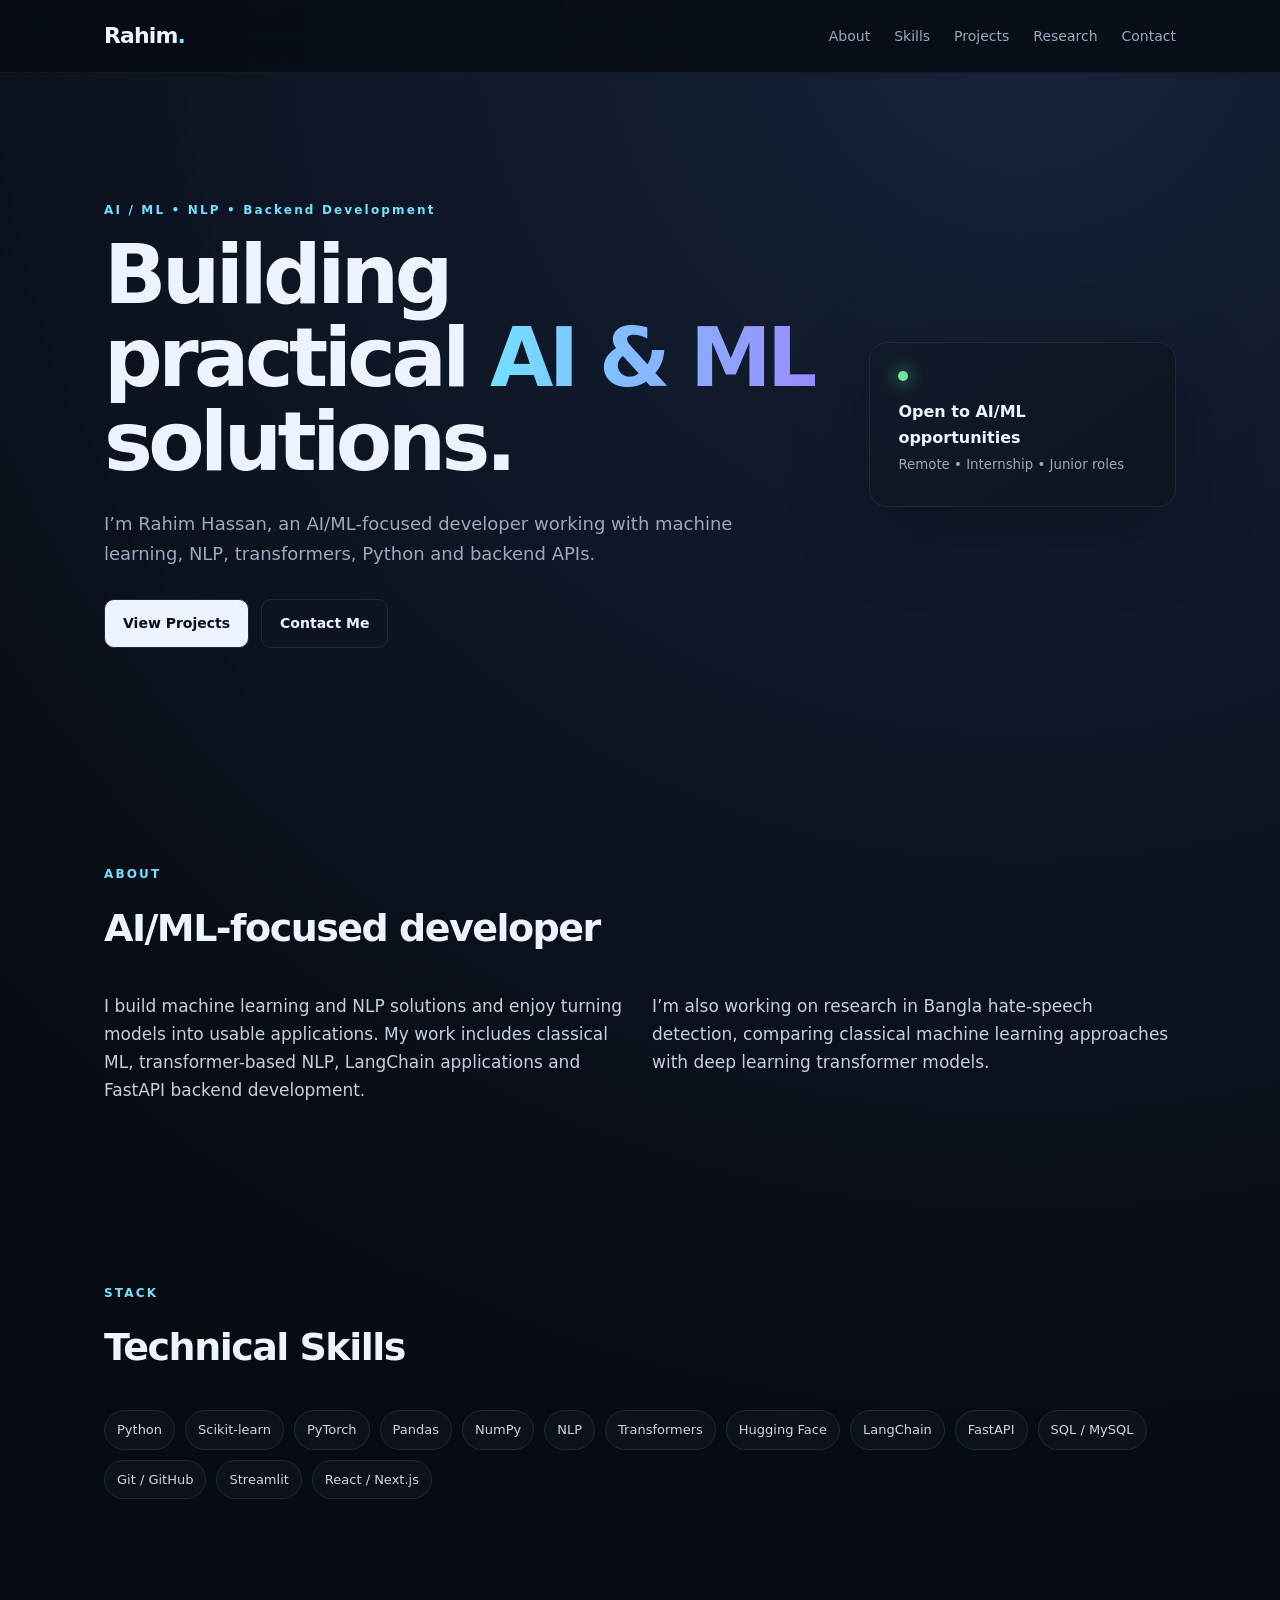
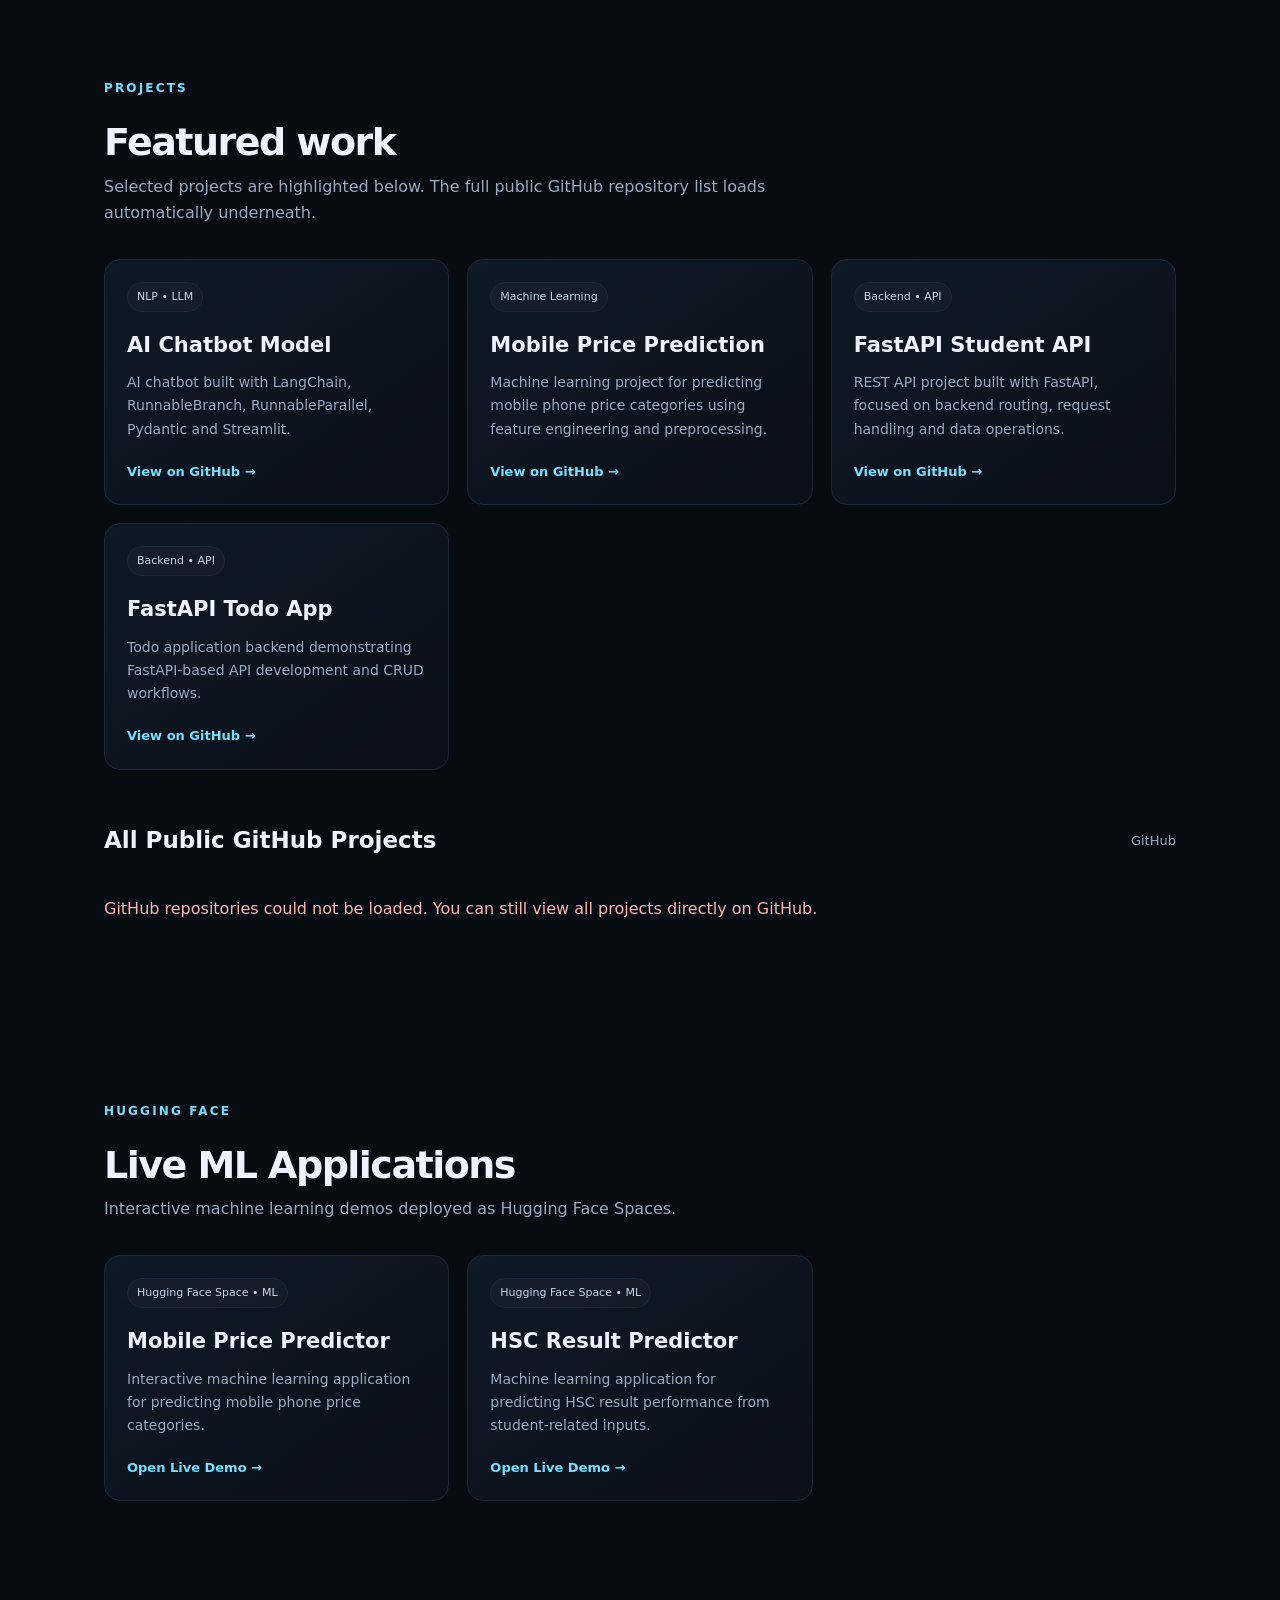
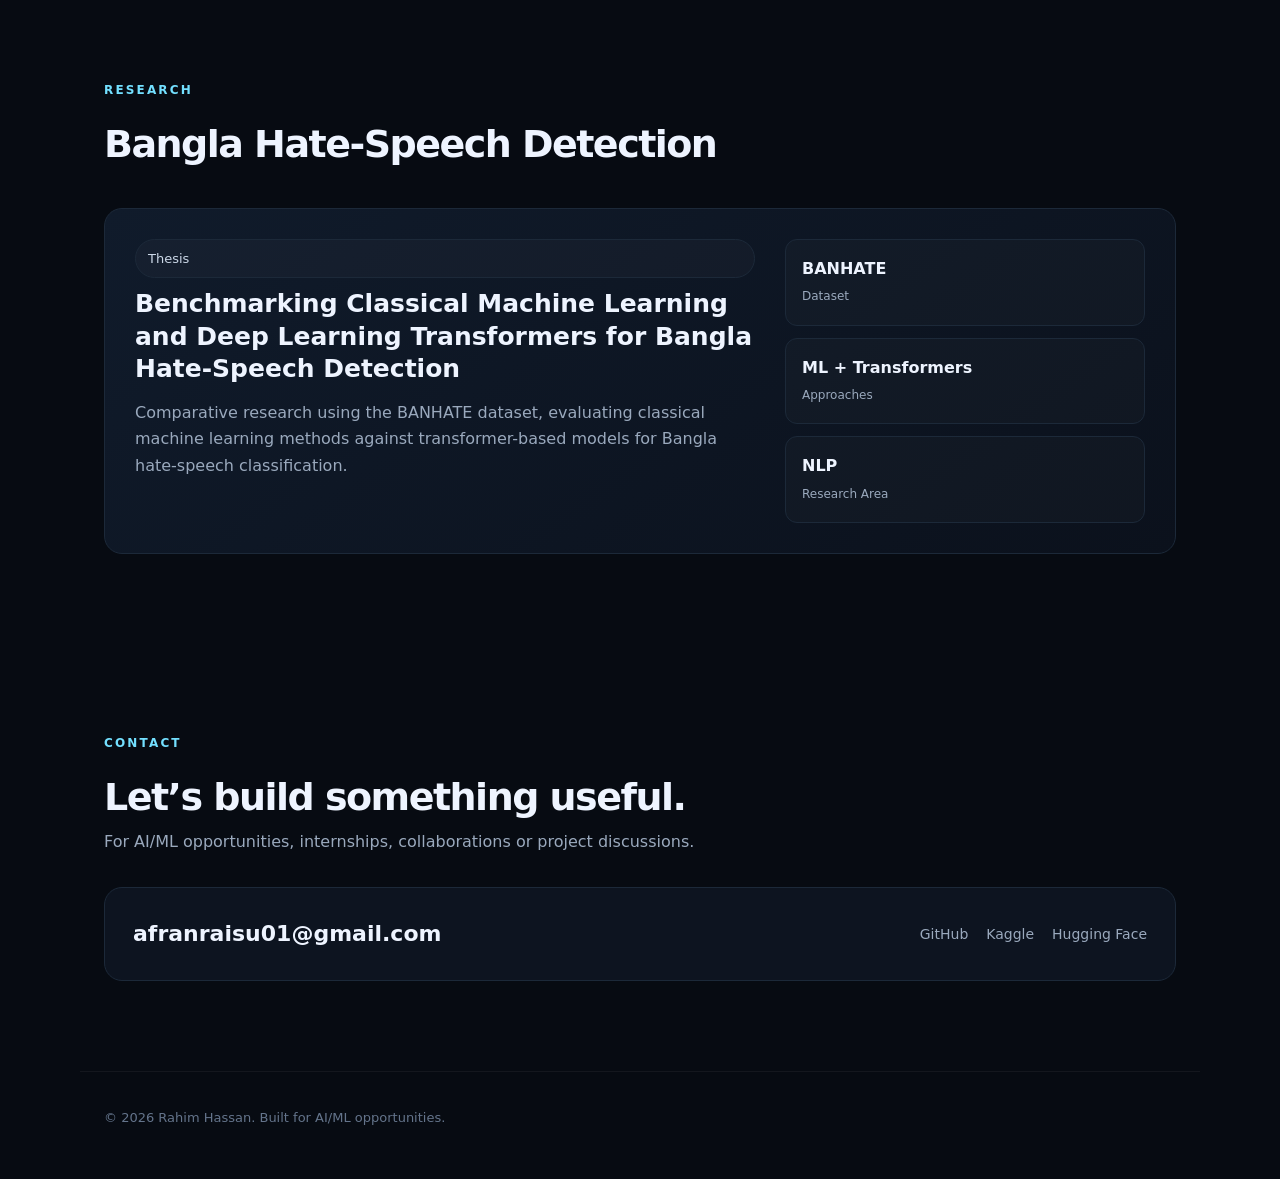
==== index.html @ 413c6113 "Add Hugging Face projects" ====
<!DOCTYPE html>
<html lang="en">
<head>
  <meta charset="UTF-8" />
  <meta name="viewport" content="width=device-width, initial-scale=1.0" />
  <meta name="description" content="MD Rahim Hassan Sarniabath — AI/ML portfolio, projects, research and backend development." />
  <title>Rahim Hassan | AI/ML Portfolio</title>
  <link rel="stylesheet" href="style.css" />
</head>
<body>
  <nav class="nav">
    <div class="nav-inner">
      <a class="brand" href="#home">Rahim<span>.</span></a>
      <div class="nav-links">
        <a href="#about">About</a>
        <a href="#skills">Skills</a>
        <a href="#projects">Projects</a>
        <a href="#research">Research</a>
        <a href="#contact">Contact</a>
      </div>
    </div>
  </nav>

  <main>
    <section id="home" class="hero">
      <div class="hero-content">
        <p class="eyebrow">AI / ML • NLP • Backend Development</p>
        <h1>Building practical <span>AI & ML</span> solutions.</h1>
        <p class="hero-text">
          I’m Rahim Hassan, an AI/ML-focused developer working with machine learning,
          NLP, transformers, Python and backend APIs.
        </p>
        <div class="hero-actions">
          <a class="btn primary" href="#projects">View Projects</a>
          <a class="btn secondary" href="mailto:afranraisu01@gmail.com">Contact Me</a>
        </div>
      </div>
      <div class="hero-card">
        <div class="status-dot"></div>
        <p>Open to AI/ML opportunities</p>
        <small>Remote • Internship • Junior roles</small>
      </div>
    </section>

    <section id="about" class="section">
      <div class="section-head">
        <p class="eyebrow">ABOUT</p>
        <h2>AI/ML-focused developer</h2>
      </div>
      <div class="about-grid">
        <p>
          I build machine learning and NLP solutions and enjoy turning models into
          usable applications. My work includes classical ML, transformer-based NLP,
          LangChain applications and FastAPI backend development.
        </p>
        <p>
          I’m also working on research in Bangla hate-speech detection, comparing
          classical machine learning approaches with deep learning transformer models.
        </p>
      </div>
    </section>

    <section id="skills" class="section">
      <div class="section-head">
        <p class="eyebrow">STACK</p>
        <h2>Technical Skills</h2>
      </div>
      <div class="skill-grid">
        <span>Python</span><span>Scikit-learn</span><span>PyTorch</span>
        <span>Pandas</span><span>NumPy</span><span>NLP</span>
        <span>Transformers</span><span>Hugging Face</span><span>LangChain</span>
        <span>FastAPI</span><span>SQL / MySQL</span><span>Git / GitHub</span>
        <span>Streamlit</span><span>React / Next.js</span>
      </div>
    </section>

    <section id="projects" class="section">
      <div class="section-head">
        <p class="eyebrow">PROJECTS</p>
        <h2>Featured work</h2>
        <p class="muted">Selected projects are highlighted below. The full public GitHub repository list loads automatically underneath.</p>
      </div>

      <div class="project-grid featured">
        <article class="project-card featured-card">
          <div class="tag">NLP • LLM</div>
          <h3>AI Chatbot Model</h3>
          <p>AI chatbot built with LangChain, RunnableBranch, RunnableParallel, Pydantic and Streamlit.</p>
          <a href="https://github.com/phitron-rahim/A_chatbot_model" target="_blank" rel="noopener">View on GitHub →</a>
        </article>

        <article class="project-card featured-card">
          <div class="tag">Machine Learning</div>
          <h3>Mobile Price Prediction</h3>
          <p>Machine learning project for predicting mobile phone price categories using feature engineering and preprocessing.</p>
          <a href="https://github.com/phitron-rahim/mobile-price-prediction" target="_blank" rel="noopener">View on GitHub →</a>
        </article>

        <article class="project-card featured-card">
          <div class="tag">Backend • API</div>
          <h3>FastAPI Student API</h3>
          <p>REST API project built with FastAPI, focused on backend routing, request handling and data operations.</p>
          <a href="https://github.com/phitron-rahim/fastapi-student-api" target="_blank" rel="noopener">View on GitHub →</a>
        </article>

        <article class="project-card featured-card">
          <div class="tag">Backend • API</div>
          <h3>FastAPI Todo App</h3>
          <p>Todo application backend demonstrating FastAPI-based API development and CRUD workflows.</p>
          <a href="https://github.com/phitron-rahim/fastApi-todoapp" target="_blank" rel="noopener">View on GitHub →</a>
        </article>
      </div>

      <div class="all-projects-head">
        <h3>All Public GitHub Projects</h3>
        <span id="repo-count" class="repo-count">Loading…</span>
      </div>
      <div id="github-projects" class="project-grid">
        <div class="loading">Loading public repositories from GitHub…</div>
      </div>
      <p id="github-error" class="error hidden">
        GitHub repositories could not be loaded. You can still view all projects directly on
        <a href="https://github.com/phitron-rahim?tab=repositories" target="_blank" rel="noopener">GitHub</a>.
      </p>
    </section>
<section id="huggingface" class="section">
  <div class="section-head">
    <p class="eyebrow">HUGGING FACE</p>
    <h2>Live ML Applications</h2>
    <p class="muted">
      Interactive machine learning demos deployed as Hugging Face Spaces.
    </p>
  </div>

  <div class="project-grid">

    <article class="project-card">
      <div class="tag">Hugging Face Space • ML</div>
      <h3>Mobile Price Predictor</h3>
      <p>
        Interactive machine learning application for predicting
        mobile phone price categories.
      </p>
      <a
        href="https://huggingface.co/spaces/rahimHassan09/Mobile-Price-Predictor"
        target="_blank"
        rel="noopener"
      >
        Open Live Demo →
      </a>
    </article>

    <article class="project-card">
      <div class="tag">Hugging Face Space • ML</div>
      <h3>HSC Result Predictor</h3>
      <p>
        Machine learning application for predicting HSC result
        performance from student-related inputs.
      </p>
      <a
        href="https://huggingface.co/spaces/rahimHassan09/Hsc-Result-Predictor"
        target="_blank"
        rel="noopener"
      >
        Open Live Demo →
      </a>
    </article>

  </div>
</section>
    <section id="research" class="section research">
      <div class="section-head">
        <p class="eyebrow">RESEARCH</p>
        <h2>Bangla Hate-Speech Detection</h2>
      </div>
      <div class="research-card">
        <div>
          <div class="tag">Thesis</div>
          <h3>Benchmarking Classical Machine Learning and Deep Learning Transformers for Bangla Hate-Speech Detection</h3>
          <p>
            Comparative research using the BANHATE dataset, evaluating classical machine learning
            methods against transformer-based models for Bangla hate-speech classification.
          </p>
        </div>
        <div class="research-stats">
          <div><strong>BANHATE</strong><span>Dataset</span></div>
          <div><strong>ML + Transformers</strong><span>Approaches</span></div>
          <div><strong>NLP</strong><span>Research Area</span></div>
        </div>
      </div>
    </section>

    <section id="contact" class="section contact">
      <div class="section-head">
        <p class="eyebrow">CONTACT</p>
        <h2>Let’s build something useful.</h2>
        <p class="muted">For AI/ML opportunities, internships, collaborations or project discussions.</p>
      </div>
      <div class="contact-card">
        <a class="email" href="mailto:afranraisu01@gmail.com">afranraisu01@gmail.com</a>
        <div class="socials">
          <a href="https://github.com/phitron-rahim" target="_blank" rel="noopener">GitHub</a>
          <a href="https://www.kaggle.com/rahimhassan" target="_blank" rel="noopener">Kaggle</a>
          <a href="https://huggingface.co/rahimHassan09" target="_blank" rel="noopener">Hugging Face</a>
        </div>
      </div>
    </section>
  </main>

  <footer>
    <p>© 2026 Rahim Hassan. Built for AI/ML opportunities.</p>
  </footer>

  <script src="script.js"></script>
</body>
</html>
---- style.css ----
*{box-sizing:border-box;margin:0;padding:0}
:root{--bg:#070b12;--panel:#0d1420;--panel2:#101a28;--text:#eef4ff;--muted:#9aa9bd;--line:#1c2939;--accent:#73e0ff;--accent2:#9a8cff}
html{scroll-behavior:smooth}
body{font-family:Inter,ui-sans-serif,system-ui,-apple-system,BlinkMacSystemFont,"Segoe UI",sans-serif;background:radial-gradient(circle at 80% 0%,#152238 0,transparent 32%),var(--bg);color:var(--text);line-height:1.65}
a{color:inherit;text-decoration:none}
.nav{position:sticky;top:0;z-index:10;background:rgba(7,11,18,.82);backdrop-filter:blur(16px);border-bottom:1px solid rgba(255,255,255,.05)}
.nav-inner{max-width:1120px;margin:auto;padding:18px 24px;display:flex;justify-content:space-between;align-items:center}
.brand{font-size:22px;font-weight:800;letter-spacing:-.04em}.brand span{color:var(--accent)}
.nav-links{display:flex;gap:24px;font-size:14px;color:var(--muted)}.nav-links a:hover{color:var(--text)}
main{max-width:1120px;margin:auto;padding:0 24px}
.hero{min-height:78vh;display:grid;grid-template-columns:1.4fr .6fr;gap:50px;align-items:center;padding:90px 0}
.eyebrow{color:var(--accent);font-size:12px;font-weight:800;letter-spacing:.18em;margin-bottom:12px}
.hero h1{font-size:clamp(48px,7vw,82px);line-height:1.02;letter-spacing:-.055em;max-width:820px}.hero h1 span{background:linear-gradient(90deg,var(--accent),var(--accent2));-webkit-background-clip:text;background-clip:text;color:transparent}
.hero-text{max-width:680px;color:var(--muted);font-size:18px;margin:26px 0 30px}
.hero-actions{display:flex;gap:12px;flex-wrap:wrap}.btn{padding:12px 18px;border-radius:10px;border:1px solid var(--line);font-weight:700;font-size:14px}.primary{background:var(--text);color:#07101b}.secondary{background:var(--panel);color:var(--text)}
.hero-card{background:linear-gradient(145deg,var(--panel2),var(--panel));border:1px solid var(--line);border-radius:18px;padding:28px;box-shadow:0 25px 80px rgba(0,0,0,.25)}.hero-card p{font-weight:800}.hero-card small{color:var(--muted)}.status-dot{width:10px;height:10px;border-radius:50%;background:#71e6a1;box-shadow:0 0 18px #71e6a1;margin-bottom:18px}
.section{padding:90px 0}.section-head{margin-bottom:32px}.section h2{font-size:38px;letter-spacing:-.04em}.muted{color:var(--muted);max-width:750px}
.about-grid{display:grid;grid-template-columns:1fr 1fr;gap:24px;color:#c5d0df;font-size:17px}
.skill-grid{display:flex;gap:10px;flex-wrap:wrap}.skill-grid span,.tag{border:1px solid var(--line);background:rgba(255,255,255,.025);padding:8px 12px;border-radius:999px;font-size:13px;color:#cbd7e7}
.project-grid{display:grid;grid-template-columns:repeat(3,1fr);gap:18px}.featured{margin-bottom:52px}.project-card{background:linear-gradient(145deg,rgba(16,26,40,.95),rgba(9,15,24,.95));border:1px solid var(--line);border-radius:16px;padding:22px;display:flex;flex-direction:column;min-height:210px}.featured-card{min-height:235px}.project-card .tag{width:max-content;padding:5px 9px;font-size:11px;margin-bottom:16px}.project-card h3{font-size:21px;margin-bottom:9px}.project-card p{color:var(--muted);font-size:14px}.project-card a{margin-top:auto;padding-top:20px;color:var(--accent);font-weight:700;font-size:13px}.all-projects-head{display:flex;justify-content:space-between;align-items:center;margin:10px 0 18px}.all-projects-head h3{font-size:23px}.repo-count{color:var(--muted);font-size:13px}.loading{grid-column:1/-1;color:var(--muted);padding:30px;border:1px dashed var(--line);border-radius:14px;text-align:center}.error{margin-top:18px;color:#ffb5b5}.hidden{display:none}
.research-card{display:grid;grid-template-columns:1fr 360px;gap:30px;background:linear-gradient(145deg,#101b2b,#0b111c);border:1px solid var(--line);border-radius:18px;padding:30px}.research-card h3{font-size:25px;line-height:1.3;margin:10px 0 14px}.research-card p{color:var(--muted)}.research-stats{display:grid;grid-template-columns:1fr;gap:12px}.research-stats div{border:1px solid var(--line);border-radius:12px;padding:16px;background:rgba(255,255,255,.02)}.research-stats strong{display:block}.research-stats span{font-size:12px;color:var(--muted)}
.contact-card{border:1px solid var(--line);border-radius:18px;padding:28px;display:flex;justify-content:space-between;align-items:center;gap:20px;background:var(--panel)}.email{font-size:22px;font-weight:800}.socials{display:flex;gap:18px;color:var(--muted);font-size:14px}.socials a:hover{color:var(--accent)}
footer{max-width:1120px;margin:auto;padding:35px 24px 50px;color:#64748b;font-size:13px;border-top:1px solid rgba(255,255,255,.05)}
@media(max-width:850px){.hero{grid-template-columns:1fr;padding:70px 0}.about-grid,.research-card{grid-template-columns:1fr}.project-grid{grid-template-columns:1fr 1fr}.contact-card{flex-direction:column;align-items:flex-start}.nav-links{display:none}}
@media(max-width:560px){main{padding:0 18px}.nav-inner{padding:16px 18px}.hero h1{font-size:48px}.project-grid{grid-template-columns:1fr}.section{padding:65px 0}.email{font-size:18px}}
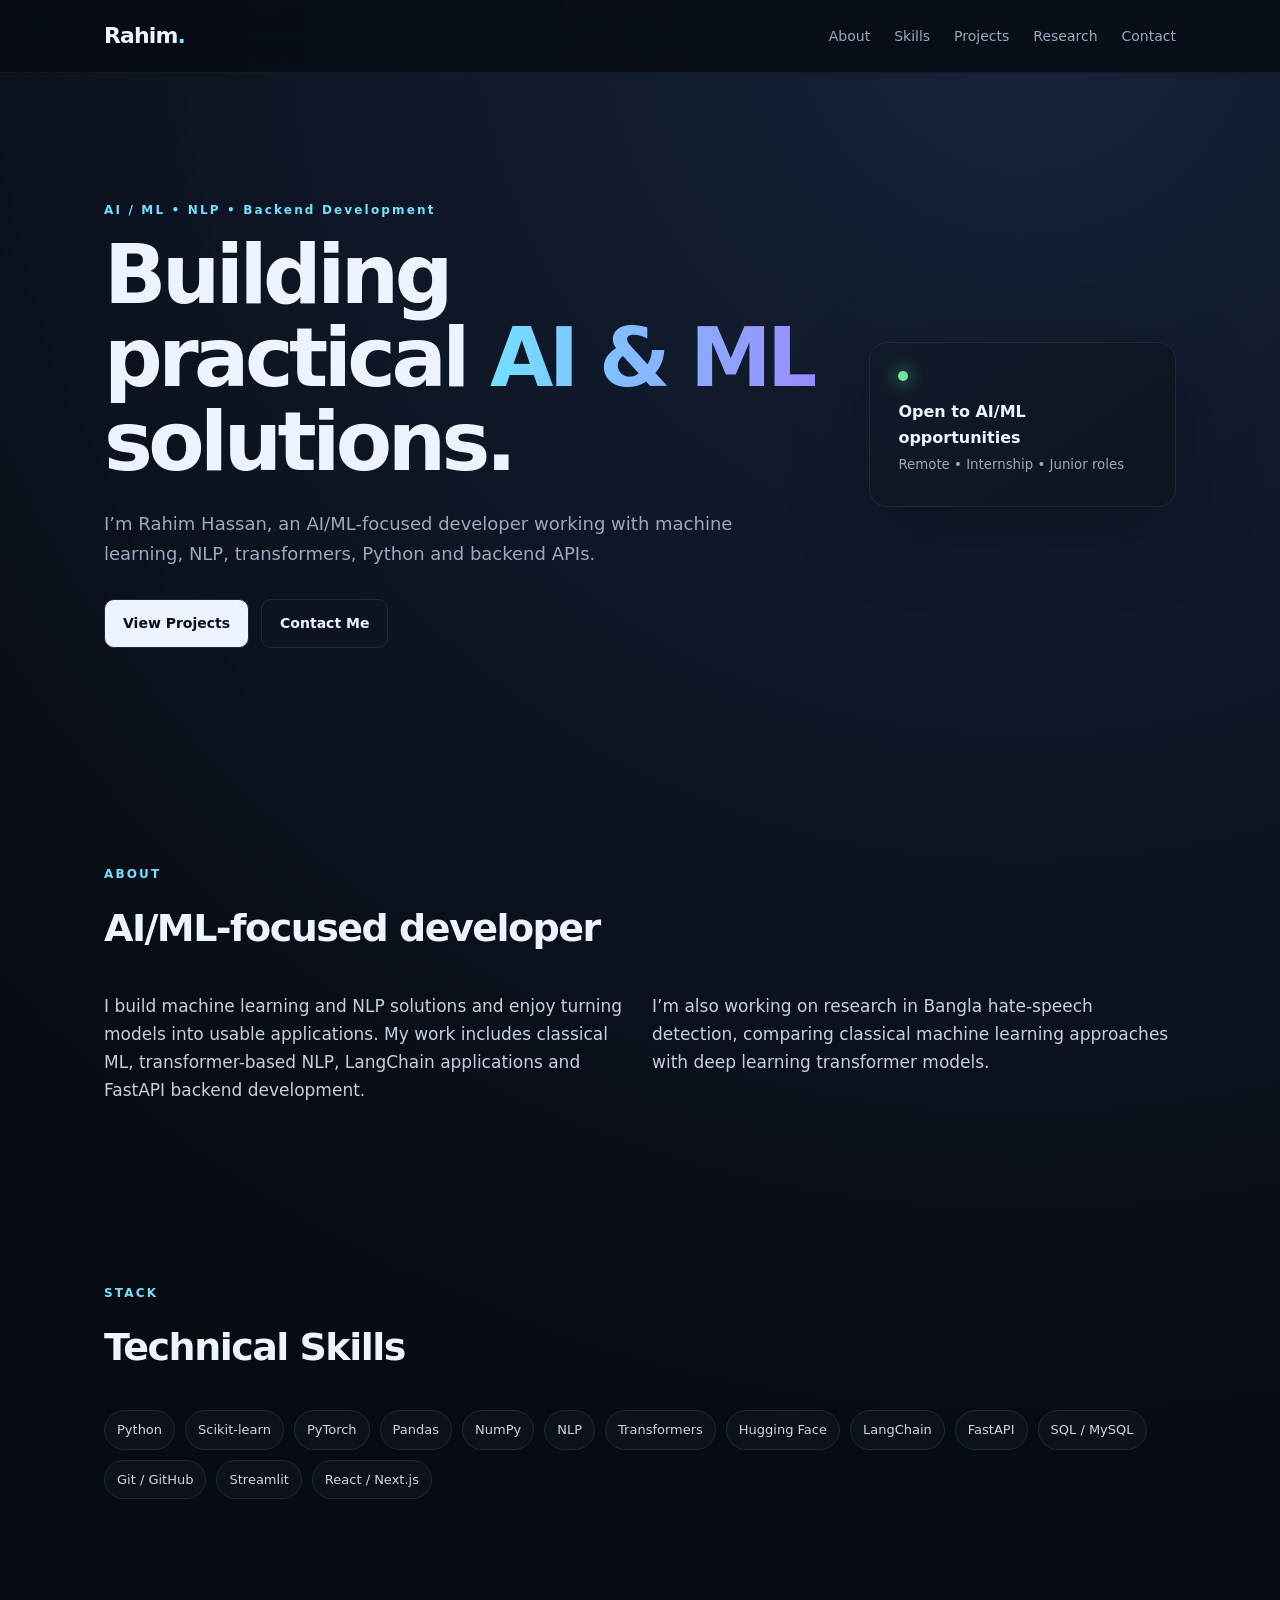
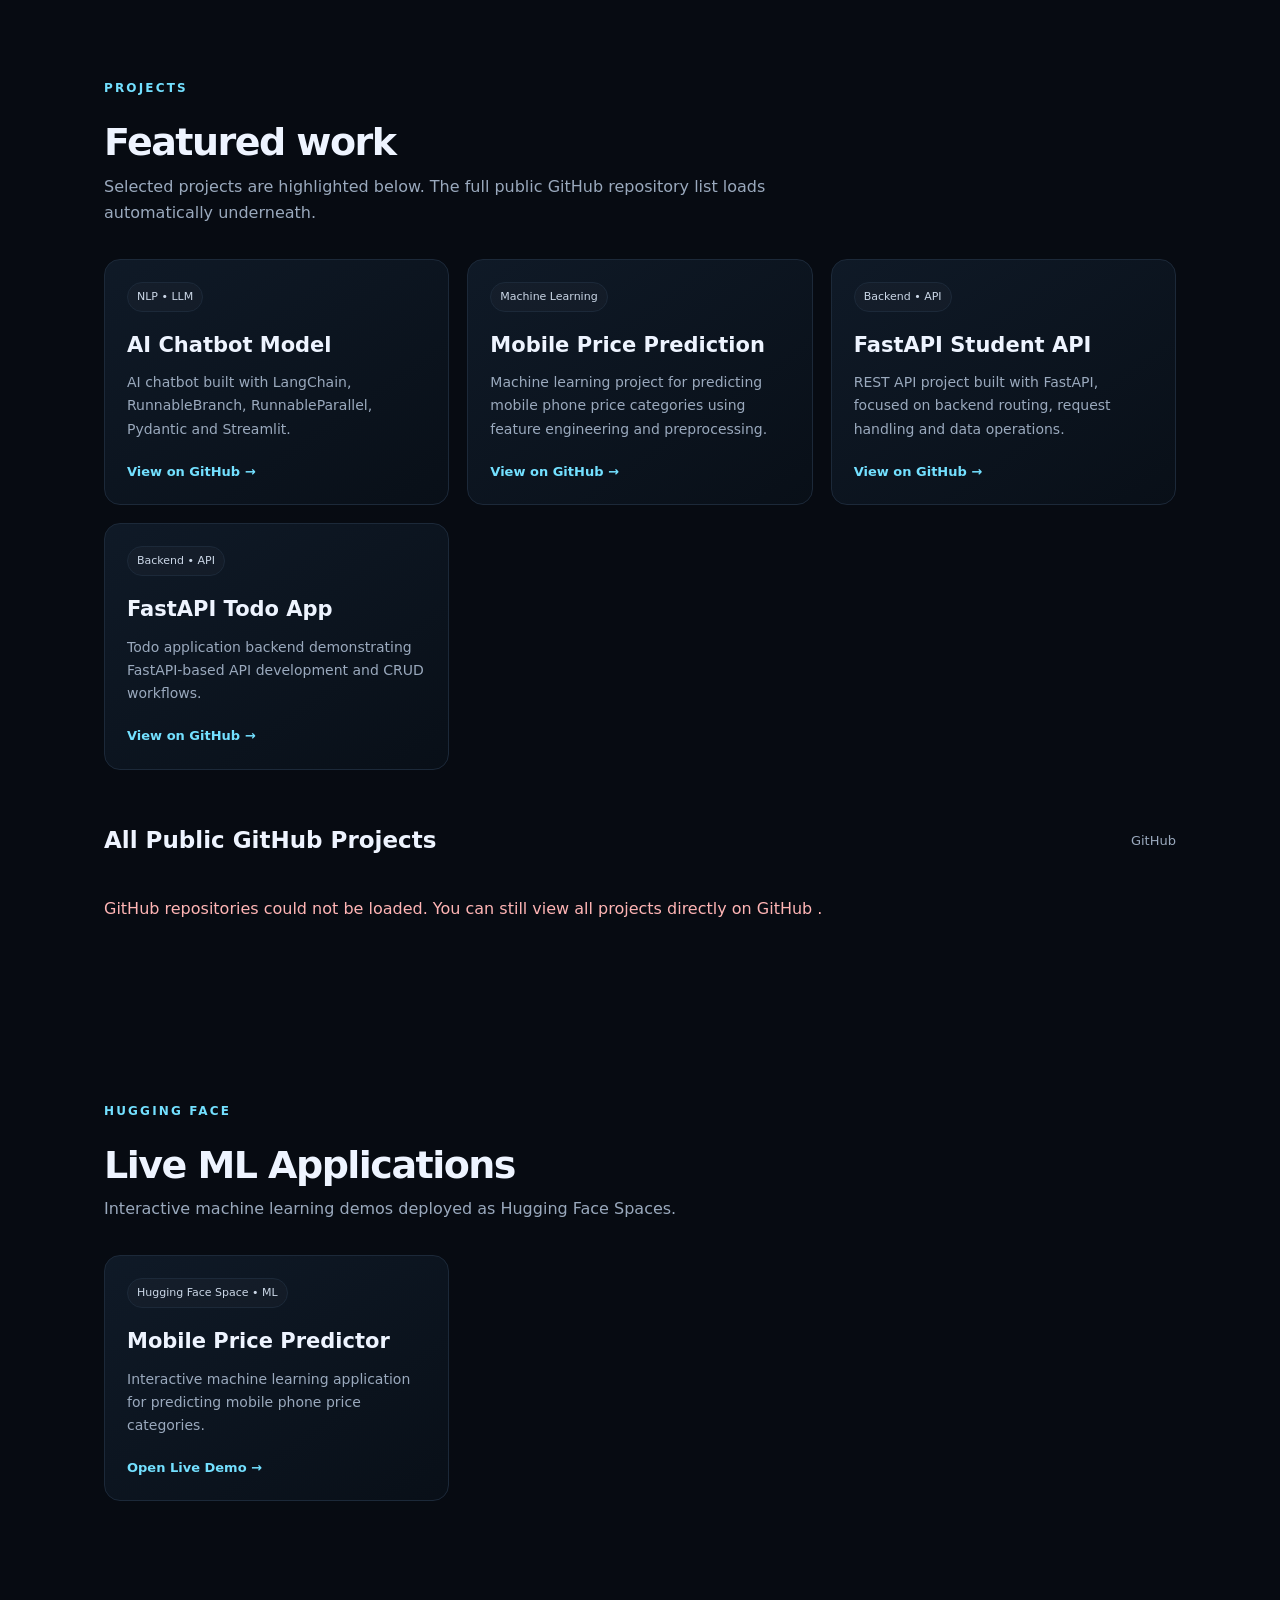
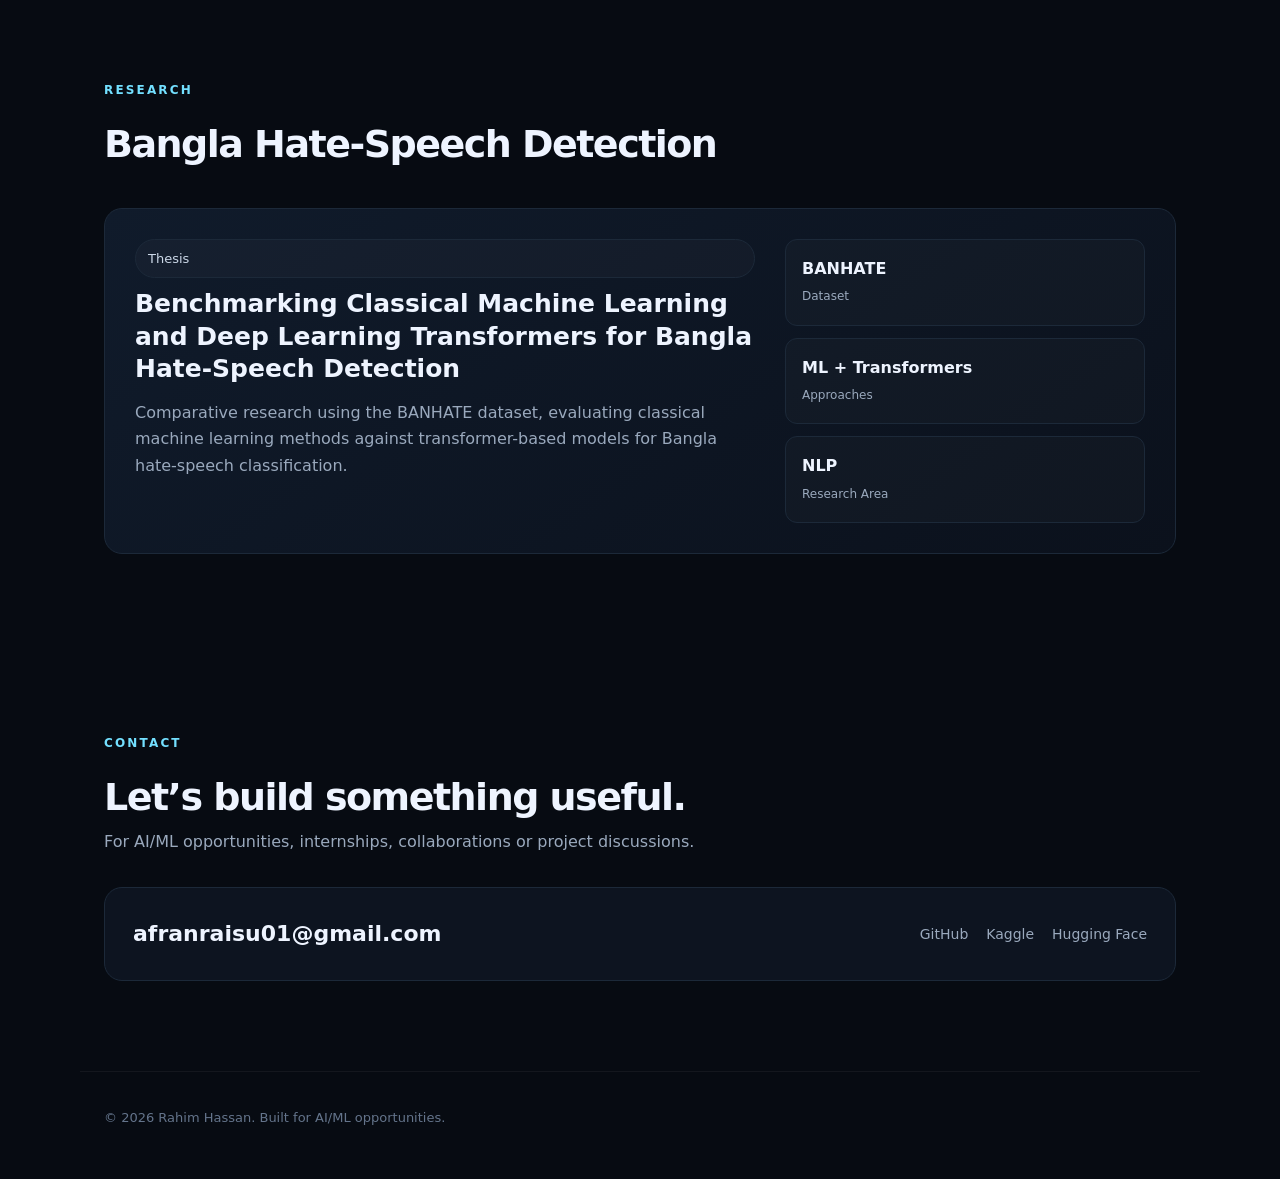
==== commit 2af0c667: "Remove HSC Result Predictor" ====
--- a/index.html
+++ b/index.html
@@ -7,10 +7,13 @@
   <title>Rahim Hassan | AI/ML Portfolio</title>
   <link rel="stylesheet" href="style.css" />
 </head>
+
 <body>
+
   <nav class="nav">
     <div class="nav-inner">
       <a class="brand" href="#home">Rahim<span>.</span></a>
+
       <div class="nav-links">
         <a href="#about">About</a>
         <a href="#skills">Skills</a>
@@ -22,19 +25,29 @@
   </nav>
 
   <main>
+
+    <!-- HERO -->
     <section id="home" class="hero">
       <div class="hero-content">
         <p class="eyebrow">AI / ML • NLP • Backend Development</p>
-        <h1>Building practical <span>AI & ML</span> solutions.</h1>
+
+        <h1>
+          Building practical <span>AI & ML</span> solutions.
+        </h1>
+
         <p class="hero-text">
           I’m Rahim Hassan, an AI/ML-focused developer working with machine learning,
           NLP, transformers, Python and backend APIs.
         </p>
+
         <div class="hero-actions">
           <a class="btn primary" href="#projects">View Projects</a>
-          <a class="btn secondary" href="mailto:afranraisu01@gmail.com">Contact Me</a>
+          <a class="btn secondary" href="mailto:afranraisu01@gmail.com">
+            Contact Me
+          </a>
         </div>
       </div>
+
       <div class="hero-card">
         <div class="status-dot"></div>
         <p>Open to AI/ML opportunities</p>
@@ -42,17 +55,21 @@
       </div>
     </section>
 
+
+    <!-- ABOUT -->
     <section id="about" class="section">
       <div class="section-head">
         <p class="eyebrow">ABOUT</p>
         <h2>AI/ML-focused developer</h2>
       </div>
+
       <div class="about-grid">
         <p>
           I build machine learning and NLP solutions and enjoy turning models into
           usable applications. My work includes classical ML, transformer-based NLP,
           LangChain applications and FastAPI backend development.
         </p>
+
         <p>
           I’m also working on research in Bangla hate-speech detection, comparing
           classical machine learning approaches with deep learning transformer models.
@@ -60,157 +77,327 @@
       </div>
     </section>
 
+
+    <!-- SKILLS -->
     <section id="skills" class="section">
       <div class="section-head">
         <p class="eyebrow">STACK</p>
         <h2>Technical Skills</h2>
       </div>
+
       <div class="skill-grid">
-        <span>Python</span><span>Scikit-learn</span><span>PyTorch</span>
-        <span>Pandas</span><span>NumPy</span><span>NLP</span>
-        <span>Transformers</span><span>Hugging Face</span><span>LangChain</span>
-        <span>FastAPI</span><span>SQL / MySQL</span><span>Git / GitHub</span>
-        <span>Streamlit</span><span>React / Next.js</span>
-      </div>
-    </section>
-
+        <span>Python</span>
+        <span>Scikit-learn</span>
+        <span>PyTorch</span>
+        <span>Pandas</span>
+        <span>NumPy</span>
+        <span>NLP</span>
+        <span>Transformers</span>
+        <span>Hugging Face</span>
+        <span>LangChain</span>
+        <span>FastAPI</span>
+        <span>SQL / MySQL</span>
+        <span>Git / GitHub</span>
+        <span>Streamlit</span>
+        <span>React / Next.js</span>
+      </div>
+    </section>
+
+
+    <!-- PROJECTS -->
     <section id="projects" class="section">
       <div class="section-head">
         <p class="eyebrow">PROJECTS</p>
+
         <h2>Featured work</h2>
-        <p class="muted">Selected projects are highlighted below. The full public GitHub repository list loads automatically underneath.</p>
-      </div>
+
+        <p class="muted">
+          Selected projects are highlighted below. The full public GitHub repository
+          list loads automatically underneath.
+        </p>
+      </div>
+
 
       <div class="project-grid featured">
+
+        <!-- AI CHATBOT -->
         <article class="project-card featured-card">
           <div class="tag">NLP • LLM</div>
+
           <h3>AI Chatbot Model</h3>
-          <p>AI chatbot built with LangChain, RunnableBranch, RunnableParallel, Pydantic and Streamlit.</p>
-          <a href="https://github.com/phitron-rahim/A_chatbot_model" target="_blank" rel="noopener">View on GitHub →</a>
+
+          <p>
+            AI chatbot built with LangChain, RunnableBranch, RunnableParallel,
+            Pydantic and Streamlit.
+          </p>
+
+          <a
+            href="https://github.com/phitron-rahim/A_chatbot_model"
+            target="_blank"
+            rel="noopener"
+          >
+            View on GitHub →
+          </a>
         </article>
 
+
+        <!-- MOBILE PRICE PREDICTION -->
         <article class="project-card featured-card">
           <div class="tag">Machine Learning</div>
+
           <h3>Mobile Price Prediction</h3>
-          <p>Machine learning project for predicting mobile phone price categories using feature engineering and preprocessing.</p>
-          <a href="https://github.com/phitron-rahim/mobile-price-prediction" target="_blank" rel="noopener">View on GitHub →</a>
+
+          <p>
+            Machine learning project for predicting mobile phone price categories
+            using feature engineering and preprocessing.
+          </p>
+
+          <a
+            href="https://github.com/phitron-rahim/mobile-price-prediction"
+            target="_blank"
+            rel="noopener"
+          >
+            View on GitHub →
+          </a>
         </article>
 
+
+        <!-- FASTAPI STUDENT API -->
         <article class="project-card featured-card">
           <div class="tag">Backend • API</div>
+
           <h3>FastAPI Student API</h3>
-          <p>REST API project built with FastAPI, focused on backend routing, request handling and data operations.</p>
-          <a href="https://github.com/phitron-rahim/fastapi-student-api" target="_blank" rel="noopener">View on GitHub →</a>
+
+          <p>
+            REST API project built with FastAPI, focused on backend routing,
+            request handling and data operations.
+          </p>
+
+          <a
+            href="https://github.com/phitron-rahim/fastapi-student-api"
+            target="_blank"
+            rel="noopener"
+          >
+            View on GitHub →
+          </a>
         </article>
 
+
+        <!-- FASTAPI TODO APP -->
         <article class="project-card featured-card">
           <div class="tag">Backend • API</div>
+
           <h3>FastAPI Todo App</h3>
-          <p>Todo application backend demonstrating FastAPI-based API development and CRUD workflows.</p>
-          <a href="https://github.com/phitron-rahim/fastApi-todoapp" target="_blank" rel="noopener">View on GitHub →</a>
+
+          <p>
+            Todo application backend demonstrating FastAPI-based API development
+            and CRUD workflows.
+          </p>
+
+          <a
+            href="https://github.com/phitron-rahim/fastApi-todoapp"
+            target="_blank"
+            rel="noopener"
+          >
+            View on GitHub →
+          </a>
         </article>
-      </div>
-
+
+      </div>
+
+
+      <!-- ALL GITHUB PROJECTS -->
       <div class="all-projects-head">
         <h3>All Public GitHub Projects</h3>
         <span id="repo-count" class="repo-count">Loading…</span>
       </div>
+
       <div id="github-projects" class="project-grid">
-        <div class="loading">Loading public repositories from GitHub…</div>
-      </div>
+        <div class="loading">
+          Loading public repositories from GitHub…
+        </div>
+      </div>
+
       <p id="github-error" class="error hidden">
-        GitHub repositories could not be loaded. You can still view all projects directly on
-        <a href="https://github.com/phitron-rahim?tab=repositories" target="_blank" rel="noopener">GitHub</a>.
+        GitHub repositories could not be loaded.
+        You can still view all projects directly on
+        <a
+          href="https://github.com/phitron-rahim?tab=repositories"
+          target="_blank"
+          rel="noopener"
+        >
+          GitHub
+        </a>.
       </p>
-    </section>
-<section id="huggingface" class="section">
-  <div class="section-head">
-    <p class="eyebrow">HUGGING FACE</p>
-    <h2>Live ML Applications</h2>
-    <p class="muted">
-      Interactive machine learning demos deployed as Hugging Face Spaces.
-    </p>
-  </div>
-
-  <div class="project-grid">
-
-    <article class="project-card">
-      <div class="tag">Hugging Face Space • ML</div>
-      <h3>Mobile Price Predictor</h3>
-      <p>
-        Interactive machine learning application for predicting
-        mobile phone price categories.
-      </p>
-      <a
-        href="https://huggingface.co/spaces/rahimHassan09/Mobile-Price-Predictor"
-        target="_blank"
-        rel="noopener"
-      >
-        Open Live Demo →
-      </a>
-    </article>
-
-    <article class="project-card">
-      <div class="tag">Hugging Face Space • ML</div>
-      <h3>HSC Result Predictor</h3>
-      <p>
-        Machine learning application for predicting HSC result
-        performance from student-related inputs.
-      </p>
-      <a
-        href="https://huggingface.co/spaces/rahimHassan09/Hsc-Result-Predictor"
-        target="_blank"
-        rel="noopener"
-      >
-        Open Live Demo →
-      </a>
-    </article>
-
-  </div>
-</section>
+
+    </section>
+
+
+    <!-- HUGGING FACE -->
+    <section id="huggingface" class="section">
+
+      <div class="section-head">
+        <p class="eyebrow">HUGGING FACE</p>
+
+        <h2>Live ML Applications</h2>
+
+        <p class="muted">
+          Interactive machine learning demos deployed as Hugging Face Spaces.
+        </p>
+      </div>
+
+
+      <div class="project-grid">
+
+        <!-- MOBILE PRICE PREDICTOR -->
+        <article class="project-card">
+
+          <div class="tag">Hugging Face Space • ML</div>
+
+          <h3>Mobile Price Predictor</h3>
+
+          <p>
+            Interactive machine learning application for predicting
+            mobile phone price categories.
+          </p>
+
+          <a
+            href="https://huggingface.co/spaces/rahimHassan09/Mobile-Price-Predictor"
+            target="_blank"
+            rel="noopener"
+          >
+            Open Live Demo →
+          </a>
+
+        </article>
+
+      </div>
+
+    </section>
+
+
+    <!-- RESEARCH -->
     <section id="research" class="section research">
+
       <div class="section-head">
         <p class="eyebrow">RESEARCH</p>
+
         <h2>Bangla Hate-Speech Detection</h2>
       </div>
+
+
       <div class="research-card">
+
         <div>
+
           <div class="tag">Thesis</div>
-          <h3>Benchmarking Classical Machine Learning and Deep Learning Transformers for Bangla Hate-Speech Detection</h3>
-          <p>
-            Comparative research using the BANHATE dataset, evaluating classical machine learning
-            methods against transformer-based models for Bangla hate-speech classification.
-          </p>
+
+          <h3>
+            Benchmarking Classical Machine Learning and Deep Learning
+            Transformers for Bangla Hate-Speech Detection
+          </h3>
+
+          <p>
+            Comparative research using the BANHATE dataset, evaluating classical
+            machine learning methods against transformer-based models for
+            Bangla hate-speech classification.
+          </p>
+
         </div>
+
+
         <div class="research-stats">
-          <div><strong>BANHATE</strong><span>Dataset</span></div>
-          <div><strong>ML + Transformers</strong><span>Approaches</span></div>
-          <div><strong>NLP</strong><span>Research Area</span></div>
+
+          <div>
+            <strong>BANHATE</strong>
+            <span>Dataset</span>
+          </div>
+
+          <div>
+            <strong>ML + Transformers</strong>
+            <span>Approaches</span>
+          </div>
+
+          <div>
+            <strong>NLP</strong>
+            <span>Research Area</span>
+          </div>
+
         </div>
-      </div>
-    </section>
-
+
+      </div>
+
+    </section>
+
+
+    <!-- CONTACT -->
     <section id="contact" class="section contact">
-      <div class="section-head">
+
+      <div class="section-head">
+
         <p class="eyebrow">CONTACT</p>
+
         <h2>Let’s build something useful.</h2>
-        <p class="muted">For AI/ML opportunities, internships, collaborations or project discussions.</p>
-      </div>
+
+        <p class="muted">
+          For AI/ML opportunities, internships, collaborations or project discussions.
+        </p>
+
+      </div>
+
+
       <div class="contact-card">
-        <a class="email" href="mailto:afranraisu01@gmail.com">afranraisu01@gmail.com</a>
+
+        <a
+          class="email"
+          href="mailto:afranraisu01@gmail.com"
+        >
+          afranraisu01@gmail.com
+        </a>
+
+
         <div class="socials">
-          <a href="https://github.com/phitron-rahim" target="_blank" rel="noopener">GitHub</a>
-          <a href="https://www.kaggle.com/rahimhassan" target="_blank" rel="noopener">Kaggle</a>
-          <a href="https://huggingface.co/rahimHassan09" target="_blank" rel="noopener">Hugging Face</a>
+
+          <a
+            href="https://github.com/phitron-rahim"
+            target="_blank"
+            rel="noopener"
+          >
+            GitHub
+          </a>
+
+          <a
+            href="https://www.kaggle.com/rahimhassan"
+            target="_blank"
+            rel="noopener"
+          >
+            Kaggle
+          </a>
+
+          <a
+            href="https://huggingface.co/rahimHassan09"
+            target="_blank"
+            rel="noopener"
+          >
+            Hugging Face
+          </a>
+
         </div>
-      </div>
-    </section>
+
+      </div>
+
+    </section>
+
   </main>
 
+
+  <!-- FOOTER -->
   <footer>
     <p>© 2026 Rahim Hassan. Built for AI/ML opportunities.</p>
   </footer>
 
+
   <script src="script.js"></script>
+
 </body>
-</html>
+</html>
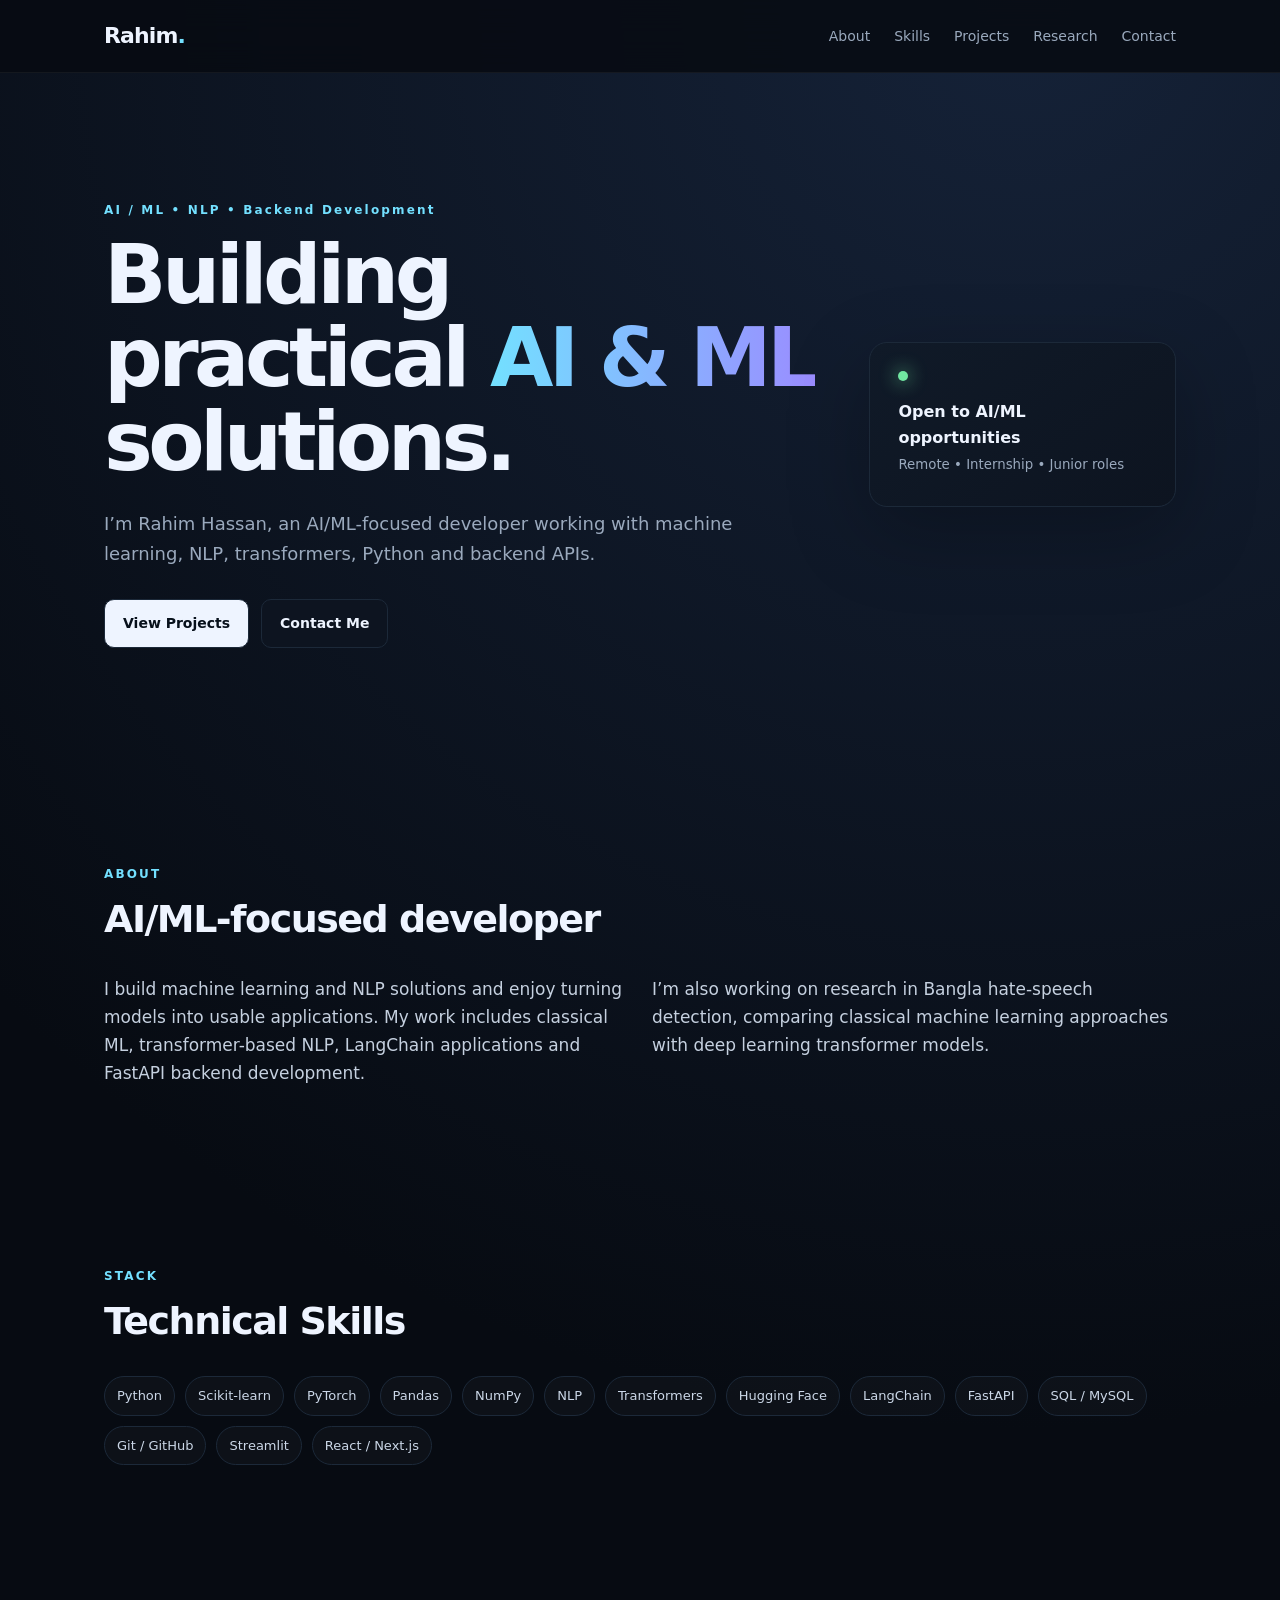
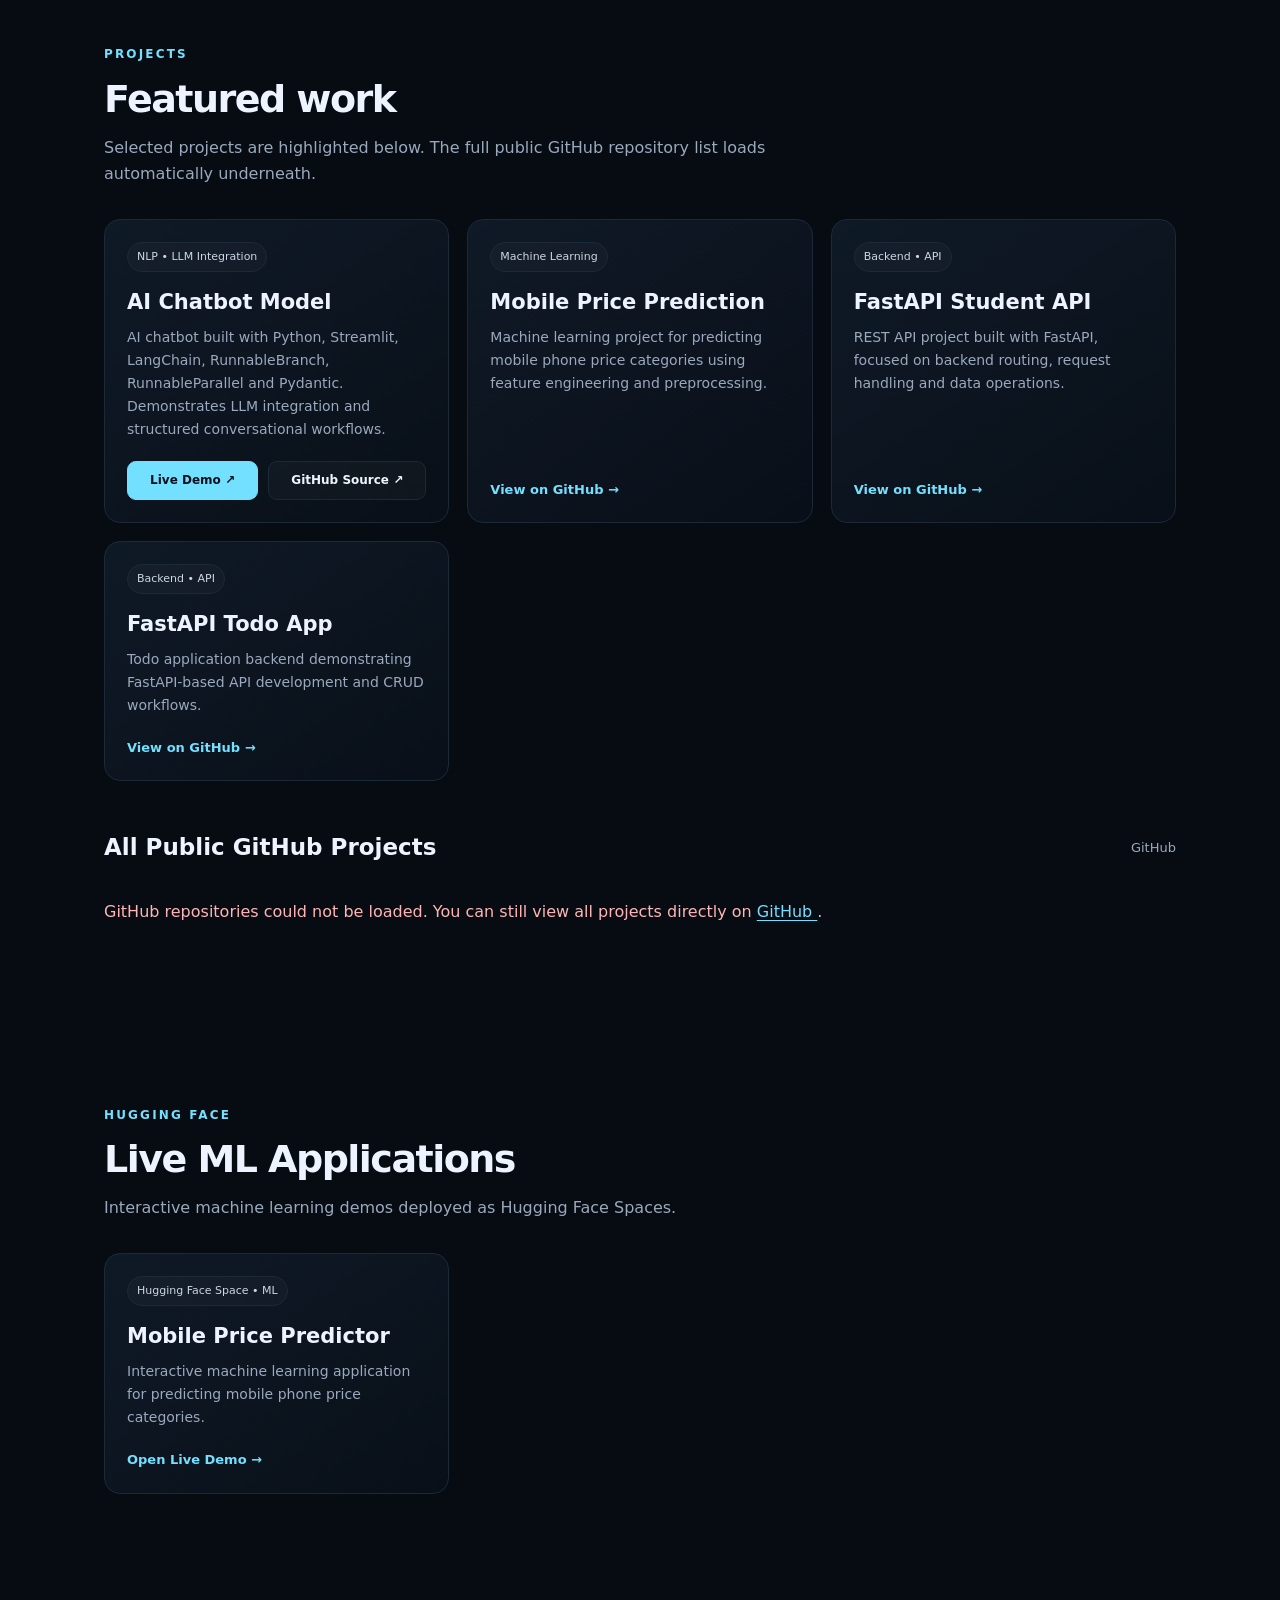
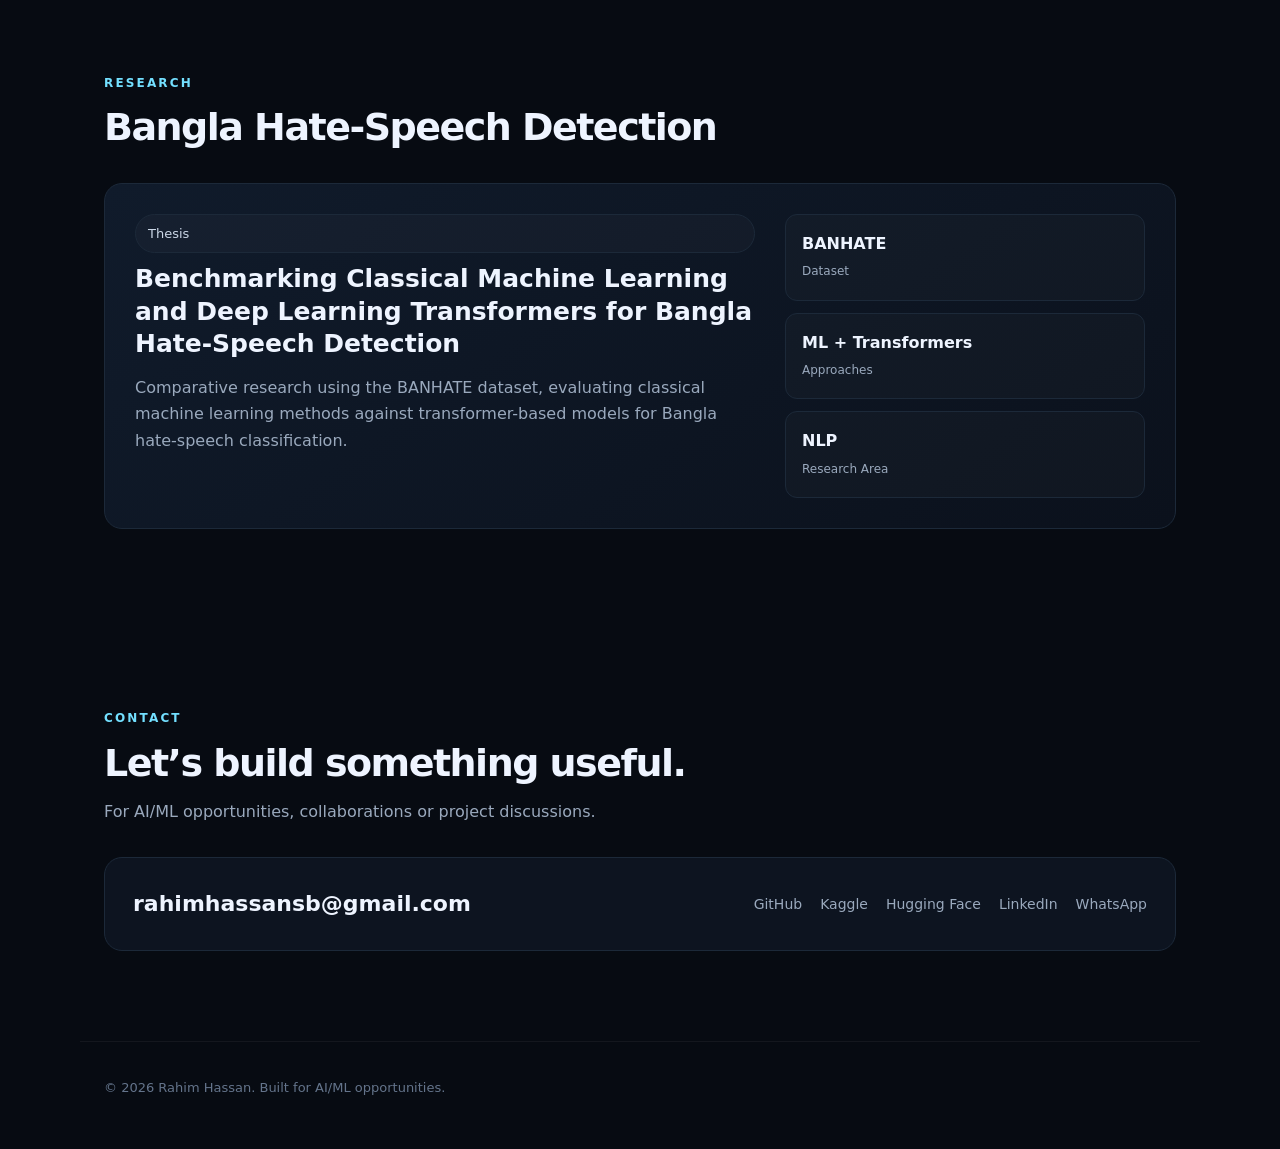
==== commit ecf91163: "Update portfolio projects and contact links" ====
--- a/index.html
+++ b/index.html
@@ -1,3 +1,4 @@
+
 <!DOCTYPE html>
 <html lang="en">
 <head>
@@ -9,7 +10,6 @@
 </head>
 
 <body>
-
   <nav class="nav">
     <div class="nav-inner">
       <a class="brand" href="#home">Rahim<span>.</span></a>
@@ -25,7 +25,6 @@
   </nav>
 
   <main>
-
     <!-- HERO -->
     <section id="home" class="hero">
       <div class="hero-content">
@@ -42,7 +41,7 @@
 
         <div class="hero-actions">
           <a class="btn primary" href="#projects">View Projects</a>
-          <a class="btn secondary" href="mailto:afranraisu01@gmail.com">
+          <a class="btn secondary" href="mailto:rahimhassansb@gmail.com">
             Contact Me
           </a>
         </div>
@@ -54,7 +53,6 @@
         <small>Remote • Internship • Junior roles</small>
       </div>
     </section>
-
 
     <!-- ABOUT -->
     <section id="about" class="section">
@@ -76,7 +74,6 @@
         </p>
       </div>
     </section>
-
 
     <!-- SKILLS -->
     <section id="skills" class="section">
@@ -103,12 +100,10 @@
       </div>
     </section>
 
-
     <!-- PROJECTS -->
     <section id="projects" class="section">
       <div class="section-head">
         <p class="eyebrow">PROJECTS</p>
-
         <h2>Featured work</h2>
 
         <p class="muted">
@@ -117,29 +112,40 @@
         </p>
       </div>
 
-
       <div class="project-grid featured">
 
         <!-- AI CHATBOT -->
         <article class="project-card featured-card">
-          <div class="tag">NLP • LLM</div>
+          <div class="tag">NLP • LLM Integration</div>
 
           <h3>AI Chatbot Model</h3>
 
           <p>
-            AI chatbot built with LangChain, RunnableBranch, RunnableParallel,
-            Pydantic and Streamlit.
-          </p>
-
-          <a
-            href="https://github.com/phitron-rahim/A_chatbot_model"
-            target="_blank"
-            rel="noopener"
-          >
-            View on GitHub →
-          </a>
-        </article>
-
+            AI chatbot built with Python, Streamlit, LangChain, RunnableBranch,
+            RunnableParallel and Pydantic. Demonstrates LLM integration and
+            structured conversational workflows.
+          </p>
+
+          <div class="project-actions">
+            <a
+              class="project-btn live-demo"
+              href="https://achatbotmodel-txeipnmnzjznghk64gmnhj.streamlit.app/"
+              target="_blank"
+              rel="noopener noreferrer"
+            >
+              Live Demo ↗
+            </a>
+
+            <a
+              class="project-btn source-code"
+              href="https://github.com/phitron-rahim/A_chatbot_model"
+              target="_blank"
+              rel="noopener noreferrer"
+            >
+              GitHub Source ↗
+            </a>
+          </div>
+        </article>
 
         <!-- MOBILE PRICE PREDICTION -->
         <article class="project-card featured-card">
@@ -155,12 +161,11 @@
           <a
             href="https://github.com/phitron-rahim/mobile-price-prediction"
             target="_blank"
-            rel="noopener"
+            rel="noopener noreferrer"
           >
             View on GitHub →
           </a>
         </article>
-
 
         <!-- FASTAPI STUDENT API -->
         <article class="project-card featured-card">
@@ -176,12 +181,11 @@
           <a
             href="https://github.com/phitron-rahim/fastapi-student-api"
             target="_blank"
-            rel="noopener"
+            rel="noopener noreferrer"
           >
             View on GitHub →
           </a>
         </article>
-
 
         <!-- FASTAPI TODO APP -->
         <article class="project-card featured-card">
@@ -197,14 +201,13 @@
           <a
             href="https://github.com/phitron-rahim/fastApi-todoapp"
             target="_blank"
-            rel="noopener"
+            rel="noopener noreferrer"
           >
             View on GitHub →
           </a>
         </article>
 
       </div>
-
 
       <!-- ALL GITHUB PROJECTS -->
       <div class="all-projects-head">
@@ -224,21 +227,17 @@
         <a
           href="https://github.com/phitron-rahim?tab=repositories"
           target="_blank"
-          rel="noopener"
+          rel="noopener noreferrer"
         >
           GitHub
         </a>.
       </p>
-
-    </section>
-
+    </section>
 
     <!-- HUGGING FACE -->
     <section id="huggingface" class="section">
-
       <div class="section-head">
         <p class="eyebrow">HUGGING FACE</p>
-
         <h2>Live ML Applications</h2>
 
         <p class="muted">
@@ -246,12 +245,8 @@
         </p>
       </div>
 
-
       <div class="project-grid">
-
-        <!-- MOBILE PRICE PREDICTOR -->
         <article class="project-card">
-
           <div class="tag">Hugging Face Space • ML</div>
 
           <h3>Mobile Price Predictor</h3>
@@ -264,32 +259,23 @@
           <a
             href="https://huggingface.co/spaces/rahimHassan09/Mobile-Price-Predictor"
             target="_blank"
-            rel="noopener"
+            rel="noopener noreferrer"
           >
             Open Live Demo →
           </a>
-
-        </article>
-
-      </div>
-
-    </section>
-
+        </article>
+      </div>
+    </section>
 
     <!-- RESEARCH -->
     <section id="research" class="section research">
-
       <div class="section-head">
         <p class="eyebrow">RESEARCH</p>
-
         <h2>Bangla Hate-Speech Detection</h2>
       </div>
 
-
       <div class="research-card">
-
         <div>
-
           <div class="tag">Thesis</div>
 
           <h3>
@@ -302,12 +288,9 @@
             machine learning methods against transformer-based models for
             Bangla hate-speech classification.
           </p>
-
-        </div>
-
+        </div>
 
         <div class="research-stats">
-
           <div>
             <strong>BANHATE</strong>
             <span>Dataset</span>
@@ -322,46 +305,34 @@
             <strong>NLP</strong>
             <span>Research Area</span>
           </div>
-
-        </div>
-
-      </div>
-
-    </section>
-
+        </div>
+      </div>
+    </section>
 
     <!-- CONTACT -->
     <section id="contact" class="section contact">
-
-      <div class="section-head">
-
+      <div class="section-head">
         <p class="eyebrow">CONTACT</p>
-
         <h2>Let’s build something useful.</h2>
 
         <p class="muted">
-          For AI/ML opportunities, internships, collaborations or project discussions.
-        </p>
-
-      </div>
-
+          For AI/ML opportunities, collaborations or project discussions.
+        </p>
+      </div>
 
       <div class="contact-card">
-
         <a
           class="email"
-          href="mailto:afranraisu01@gmail.com"
+          href="mailto:rahimhassansb@gmail.com"
         >
-          afranraisu01@gmail.com
+          rahimhassansb@gmail.com
         </a>
 
-
         <div class="socials">
-
           <a
             href="https://github.com/phitron-rahim"
             target="_blank"
-            rel="noopener"
+            rel="noopener noreferrer"
           >
             GitHub
           </a>
@@ -369,7 +340,7 @@
           <a
             href="https://www.kaggle.com/rahimhassan"
             target="_blank"
-            rel="noopener"
+            rel="noopener noreferrer"
           >
             Kaggle
           </a>
@@ -377,27 +348,36 @@
           <a
             href="https://huggingface.co/rahimHassan09"
             target="_blank"
-            rel="noopener"
+            rel="noopener noreferrer"
           >
             Hugging Face
           </a>
 
-        </div>
-
-      </div>
-
-    </section>
-
+          <a
+            href="https://www.linkedin.com/in/md-rahim-hassan-sarniabath-0b07aa440/"
+            target="_blank"
+            rel="noopener noreferrer"
+          >
+            LinkedIn
+          </a>
+
+          <a
+            href="https://wa.me/8801303346833"
+            target="_blank"
+            rel="noopener noreferrer"
+          >
+            WhatsApp
+          </a>
+        </div>
+      </div>
+    </section>
   </main>
-
 
   <!-- FOOTER -->
   <footer>
     <p>© 2026 Rahim Hassan. Built for AI/ML opportunities.</p>
   </footer>
 
-
   <script src="script.js"></script>
-
 </body>
-</html>+</html>
--- a/style.css
+++ b/style.css
@@ -1,25 +1,653 @@
-*{box-sizing:border-box;margin:0;padding:0}
-:root{--bg:#070b12;--panel:#0d1420;--panel2:#101a28;--text:#eef4ff;--muted:#9aa9bd;--line:#1c2939;--accent:#73e0ff;--accent2:#9a8cff}
-html{scroll-behavior:smooth}
-body{font-family:Inter,ui-sans-serif,system-ui,-apple-system,BlinkMacSystemFont,"Segoe UI",sans-serif;background:radial-gradient(circle at 80% 0%,#152238 0,transparent 32%),var(--bg);color:var(--text);line-height:1.65}
-a{color:inherit;text-decoration:none}
-.nav{position:sticky;top:0;z-index:10;background:rgba(7,11,18,.82);backdrop-filter:blur(16px);border-bottom:1px solid rgba(255,255,255,.05)}
-.nav-inner{max-width:1120px;margin:auto;padding:18px 24px;display:flex;justify-content:space-between;align-items:center}
-.brand{font-size:22px;font-weight:800;letter-spacing:-.04em}.brand span{color:var(--accent)}
-.nav-links{display:flex;gap:24px;font-size:14px;color:var(--muted)}.nav-links a:hover{color:var(--text)}
-main{max-width:1120px;margin:auto;padding:0 24px}
-.hero{min-height:78vh;display:grid;grid-template-columns:1.4fr .6fr;gap:50px;align-items:center;padding:90px 0}
-.eyebrow{color:var(--accent);font-size:12px;font-weight:800;letter-spacing:.18em;margin-bottom:12px}
-.hero h1{font-size:clamp(48px,7vw,82px);line-height:1.02;letter-spacing:-.055em;max-width:820px}.hero h1 span{background:linear-gradient(90deg,var(--accent),var(--accent2));-webkit-background-clip:text;background-clip:text;color:transparent}
-.hero-text{max-width:680px;color:var(--muted);font-size:18px;margin:26px 0 30px}
-.hero-actions{display:flex;gap:12px;flex-wrap:wrap}.btn{padding:12px 18px;border-radius:10px;border:1px solid var(--line);font-weight:700;font-size:14px}.primary{background:var(--text);color:#07101b}.secondary{background:var(--panel);color:var(--text)}
-.hero-card{background:linear-gradient(145deg,var(--panel2),var(--panel));border:1px solid var(--line);border-radius:18px;padding:28px;box-shadow:0 25px 80px rgba(0,0,0,.25)}.hero-card p{font-weight:800}.hero-card small{color:var(--muted)}.status-dot{width:10px;height:10px;border-radius:50%;background:#71e6a1;box-shadow:0 0 18px #71e6a1;margin-bottom:18px}
-.section{padding:90px 0}.section-head{margin-bottom:32px}.section h2{font-size:38px;letter-spacing:-.04em}.muted{color:var(--muted);max-width:750px}
-.about-grid{display:grid;grid-template-columns:1fr 1fr;gap:24px;color:#c5d0df;font-size:17px}
-.skill-grid{display:flex;gap:10px;flex-wrap:wrap}.skill-grid span,.tag{border:1px solid var(--line);background:rgba(255,255,255,.025);padding:8px 12px;border-radius:999px;font-size:13px;color:#cbd7e7}
-.project-grid{display:grid;grid-template-columns:repeat(3,1fr);gap:18px}.featured{margin-bottom:52px}.project-card{background:linear-gradient(145deg,rgba(16,26,40,.95),rgba(9,15,24,.95));border:1px solid var(--line);border-radius:16px;padding:22px;display:flex;flex-direction:column;min-height:210px}.featured-card{min-height:235px}.project-card .tag{width:max-content;padding:5px 9px;font-size:11px;margin-bottom:16px}.project-card h3{font-size:21px;margin-bottom:9px}.project-card p{color:var(--muted);font-size:14px}.project-card a{margin-top:auto;padding-top:20px;color:var(--accent);font-weight:700;font-size:13px}.all-projects-head{display:flex;justify-content:space-between;align-items:center;margin:10px 0 18px}.all-projects-head h3{font-size:23px}.repo-count{color:var(--muted);font-size:13px}.loading{grid-column:1/-1;color:var(--muted);padding:30px;border:1px dashed var(--line);border-radius:14px;text-align:center}.error{margin-top:18px;color:#ffb5b5}.hidden{display:none}
-.research-card{display:grid;grid-template-columns:1fr 360px;gap:30px;background:linear-gradient(145deg,#101b2b,#0b111c);border:1px solid var(--line);border-radius:18px;padding:30px}.research-card h3{font-size:25px;line-height:1.3;margin:10px 0 14px}.research-card p{color:var(--muted)}.research-stats{display:grid;grid-template-columns:1fr;gap:12px}.research-stats div{border:1px solid var(--line);border-radius:12px;padding:16px;background:rgba(255,255,255,.02)}.research-stats strong{display:block}.research-stats span{font-size:12px;color:var(--muted)}
-.contact-card{border:1px solid var(--line);border-radius:18px;padding:28px;display:flex;justify-content:space-between;align-items:center;gap:20px;background:var(--panel)}.email{font-size:22px;font-weight:800}.socials{display:flex;gap:18px;color:var(--muted);font-size:14px}.socials a:hover{color:var(--accent)}
-footer{max-width:1120px;margin:auto;padding:35px 24px 50px;color:#64748b;font-size:13px;border-top:1px solid rgba(255,255,255,.05)}
-@media(max-width:850px){.hero{grid-template-columns:1fr;padding:70px 0}.about-grid,.research-card{grid-template-columns:1fr}.project-grid{grid-template-columns:1fr 1fr}.contact-card{flex-direction:column;align-items:flex-start}.nav-links{display:none}}
-@media(max-width:560px){main{padding:0 18px}.nav-inner{padding:16px 18px}.hero h1{font-size:48px}.project-grid{grid-template-columns:1fr}.section{padding:65px 0}.email{font-size:18px}}
+
+* {
+  box-sizing: border-box;
+  margin: 0;
+  padding: 0;
+}
+
+:root {
+  --bg: #070b12;
+  --panel: #0d1420;
+  --panel2: #101a28;
+  --text: #eef4ff;
+  --muted: #9aa9bd;
+  --line: #1c2939;
+  --accent: #73e0ff;
+  --accent2: #9a8cff;
+  --success: #71e6a1;
+}
+
+html {
+  scroll-behavior: smooth;
+  scroll-padding-top: 90px;
+}
+
+body {
+  font-family: Inter, ui-sans-serif, system-ui, -apple-system,
+    BlinkMacSystemFont, "Segoe UI", sans-serif;
+  background:
+    radial-gradient(circle at 80% 0%, #152238 0, transparent 32%),
+    var(--bg);
+  color: var(--text);
+  line-height: 1.65;
+}
+
+a {
+  color: inherit;
+  text-decoration: none;
+}
+
+a:focus-visible {
+  outline: 2px solid var(--accent);
+  outline-offset: 4px;
+  border-radius: 5px;
+}
+
+/* NAVIGATION */
+.nav {
+  position: sticky;
+  top: 0;
+  z-index: 10;
+  background: rgba(7, 11, 18, 0.86);
+  backdrop-filter: blur(16px);
+  -webkit-backdrop-filter: blur(16px);
+  border-bottom: 1px solid rgba(255, 255, 255, 0.05);
+}
+
+.nav-inner {
+  max-width: 1120px;
+  margin: auto;
+  padding: 18px 24px;
+  display: flex;
+  justify-content: space-between;
+  align-items: center;
+  gap: 24px;
+}
+
+.brand {
+  font-size: 22px;
+  font-weight: 800;
+  letter-spacing: -0.04em;
+  white-space: nowrap;
+}
+
+.brand span {
+  color: var(--accent);
+}
+
+.nav-links {
+  display: flex;
+  gap: 24px;
+  font-size: 14px;
+  color: var(--muted);
+}
+
+.nav-links a:hover {
+  color: var(--accent);
+}
+
+/* MAIN LAYOUT */
+main {
+  max-width: 1120px;
+  margin: auto;
+  padding: 0 24px;
+}
+
+.section {
+  padding: 90px 0;
+}
+
+.section-head {
+  margin-bottom: 32px;
+}
+
+.eyebrow {
+  color: var(--accent);
+  font-size: 12px;
+  font-weight: 800;
+  letter-spacing: 0.18em;
+  margin-bottom: 12px;
+}
+
+.section h2 {
+  font-size: 38px;
+  line-height: 1.2;
+  letter-spacing: -0.04em;
+}
+
+.muted {
+  color: var(--muted);
+  max-width: 750px;
+  margin-top: 12px;
+}
+
+/* HERO */
+.hero {
+  min-height: 78vh;
+  display: grid;
+  grid-template-columns: 1.4fr 0.6fr;
+  gap: 50px;
+  align-items: center;
+  padding: 90px 0;
+}
+
+.hero h1 {
+  font-size: clamp(48px, 7vw, 82px);
+  line-height: 1.02;
+  letter-spacing: -0.055em;
+  max-width: 820px;
+}
+
+.hero h1 span {
+  background: linear-gradient(90deg, var(--accent), var(--accent2));
+  -webkit-background-clip: text;
+  background-clip: text;
+  color: transparent;
+}
+
+.hero-text {
+  max-width: 680px;
+  color: var(--muted);
+  font-size: 18px;
+  margin: 26px 0 30px;
+}
+
+.hero-actions {
+  display: flex;
+  gap: 12px;
+  flex-wrap: wrap;
+}
+
+.btn {
+  display: inline-flex;
+  justify-content: center;
+  align-items: center;
+  padding: 12px 18px;
+  border-radius: 10px;
+  border: 1px solid var(--line);
+  font-weight: 700;
+  font-size: 14px;
+  transition: transform 0.2s ease, border-color 0.2s ease;
+}
+
+.btn:hover {
+  transform: translateY(-2px);
+}
+
+.primary {
+  background: var(--text);
+  color: #07101b;
+}
+
+.primary:hover {
+  background: var(--accent);
+}
+
+.secondary {
+  background: var(--panel);
+  color: var(--text);
+}
+
+.secondary:hover {
+  border-color: var(--accent);
+}
+
+.hero-card {
+  background: linear-gradient(145deg, var(--panel2), var(--panel));
+  border: 1px solid var(--line);
+  border-radius: 18px;
+  padding: 28px;
+  box-shadow: 0 25px 80px rgba(0, 0, 0, 0.25);
+}
+
+.hero-card p {
+  font-weight: 800;
+}
+
+.hero-card small {
+  color: var(--muted);
+}
+
+.status-dot {
+  width: 10px;
+  height: 10px;
+  border-radius: 50%;
+  background: var(--success);
+  box-shadow: 0 0 18px var(--success);
+  margin-bottom: 18px;
+}
+
+/* ABOUT */
+.about-grid {
+  display: grid;
+  grid-template-columns: 1fr 1fr;
+  gap: 24px;
+  color: #c5d0df;
+  font-size: 17px;
+}
+
+/* SKILLS */
+.skill-grid {
+  display: flex;
+  gap: 10px;
+  flex-wrap: wrap;
+}
+
+.skill-grid span,
+.tag {
+  border: 1px solid var(--line);
+  background: rgba(255, 255, 255, 0.025);
+  padding: 8px 12px;
+  border-radius: 999px;
+  font-size: 13px;
+  color: #cbd7e7;
+}
+
+.skill-grid span {
+  transition: border-color 0.2s ease, background 0.2s ease;
+}
+
+.skill-grid span:hover {
+  border-color: rgba(115, 224, 255, 0.5);
+  background: rgba(115, 224, 255, 0.06);
+}
+
+/* PROJECTS */
+.project-grid {
+  display: grid;
+  grid-template-columns: repeat(3, minmax(0, 1fr));
+  gap: 18px;
+}
+
+.featured {
+  margin-bottom: 52px;
+}
+
+.project-card {
+  min-width: 0;
+  background: linear-gradient(
+    145deg,
+    rgba(16, 26, 40, 0.95),
+    rgba(9, 15, 24, 0.95)
+  );
+  border: 1px solid var(--line);
+  border-radius: 16px;
+  padding: 22px;
+  display: flex;
+  flex-direction: column;
+  min-height: 210px;
+  transition: transform 0.22s ease, border-color 0.22s ease;
+}
+
+.project-card:hover {
+  transform: translateY(-4px);
+  border-color: rgba(115, 224, 255, 0.38);
+  box-shadow: 0 18px 38px rgba(0, 0, 0, 0.2);
+}
+
+.featured-card {
+  min-height: 235px;
+}
+
+.project-card .tag {
+  width: max-content;
+  max-width: 100%;
+  padding: 5px 9px;
+  font-size: 11px;
+  margin-bottom: 16px;
+}
+
+.project-card h3 {
+  font-size: 21px;
+  line-height: 1.35;
+  margin-bottom: 9px;
+  overflow-wrap: anywhere;
+}
+
+.project-card p {
+  color: var(--muted);
+  font-size: 14px;
+}
+
+.project-card > a {
+  margin-top: auto;
+  padding-top: 20px;
+  color: var(--accent);
+  font-weight: 700;
+  font-size: 13px;
+}
+
+.project-card > a:hover {
+  color: var(--text);
+}
+
+/* AI CHATBOT BUTTONS */
+.project-actions {
+  display: flex;
+  align-items: stretch;
+  flex-wrap: wrap;
+  gap: 10px;
+  margin-top: auto;
+  padding-top: 20px;
+}
+
+.project-card .project-actions a {
+  flex: 1 1 auto;
+  display: inline-flex;
+  align-items: center;
+  justify-content: center;
+  margin-top: 0;
+  padding: 10px 13px;
+  border: 1px solid var(--line);
+  border-radius: 9px;
+  font-size: 12px;
+  font-weight: 750;
+  line-height: 1.4;
+  text-align: center;
+  white-space: nowrap;
+  transition: transform 0.2s ease, border-color 0.2s ease,
+    background 0.2s ease;
+}
+
+.project-card .project-actions a:hover {
+  transform: translateY(-2px);
+  border-color: var(--accent);
+}
+
+.project-card .project-actions .live-demo {
+  background: var(--accent);
+  color: #07101b;
+  border-color: var(--accent);
+}
+
+.project-card .project-actions .live-demo:hover {
+  background: #a1edff;
+  color: #07101b;
+}
+
+.project-card .project-actions .source-code {
+  background: rgba(255, 255, 255, 0.025);
+  color: var(--text);
+}
+
+.project-card .project-actions .source-code:hover {
+  background: rgba(115, 224, 255, 0.08);
+}
+
+/* ALL GITHUB REPOSITORIES */
+.all-projects-head {
+  display: flex;
+  justify-content: space-between;
+  align-items: center;
+  gap: 16px;
+  margin: 10px 0 18px;
+}
+
+.all-projects-head h3 {
+  font-size: 23px;
+  line-height: 1.3;
+}
+
+.repo-count {
+  color: var(--muted);
+  font-size: 13px;
+  text-align: right;
+}
+
+.loading {
+  grid-column: 1 / -1;
+  color: var(--muted);
+  padding: 30px;
+  border: 1px dashed var(--line);
+  border-radius: 14px;
+  text-align: center;
+}
+
+.error {
+  margin-top: 18px;
+  color: #ffb5b5;
+}
+
+.error a {
+  color: var(--accent);
+  text-decoration: underline;
+  text-underline-offset: 3px;
+}
+
+.hidden {
+  display: none !important;
+}
+
+/* RESEARCH */
+.research-card {
+  display: grid;
+  grid-template-columns: minmax(0, 1fr) 360px;
+  gap: 30px;
+  background: linear-gradient(145deg, #101b2b, #0b111c);
+  border: 1px solid var(--line);
+  border-radius: 18px;
+  padding: 30px;
+}
+
+.research-card h3 {
+  font-size: 25px;
+  line-height: 1.3;
+  margin: 10px 0 14px;
+}
+
+.research-card p {
+  color: var(--muted);
+}
+
+.research-stats {
+  display: grid;
+  grid-template-columns: 1fr;
+  gap: 12px;
+}
+
+.research-stats div {
+  border: 1px solid var(--line);
+  border-radius: 12px;
+  padding: 16px;
+  background: rgba(255, 255, 255, 0.02);
+}
+
+.research-stats strong {
+  display: block;
+}
+
+.research-stats span {
+  font-size: 12px;
+  color: var(--muted);
+}
+
+/* CONTACT */
+.contact-card {
+  border: 1px solid var(--line);
+  border-radius: 18px;
+  padding: 28px;
+  display: flex;
+  justify-content: space-between;
+  align-items: center;
+  gap: 24px;
+  background: var(--panel);
+}
+
+.email {
+  font-size: 22px;
+  font-weight: 800;
+  overflow-wrap: anywhere;
+}
+
+.email:hover {
+  color: var(--accent);
+}
+
+.socials {
+  display: flex;
+  flex-wrap: wrap;
+  gap: 14px 18px;
+  color: var(--muted);
+  font-size: 14px;
+}
+
+.socials a:hover {
+  color: var(--accent);
+}
+
+/* FOOTER */
+footer {
+  max-width: 1120px;
+  margin: auto;
+  padding: 35px 24px 50px;
+  color: #64748b;
+  font-size: 13px;
+  border-top: 1px solid rgba(255, 255, 255, 0.05);
+}
+
+/* TABLET */
+@media (max-width: 850px) {
+  .hero {
+    grid-template-columns: 1fr;
+    gap: 32px;
+    padding: 70px 0;
+  }
+
+  .hero-card {
+    max-width: 480px;
+  }
+
+  .about-grid,
+  .research-card {
+    grid-template-columns: 1fr;
+  }
+
+  .research-stats {
+    grid-template-columns: repeat(3, minmax(0, 1fr));
+  }
+
+  .project-grid {
+    grid-template-columns: repeat(2, minmax(0, 1fr));
+  }
+
+  .contact-card {
+    flex-direction: column;
+    align-items: flex-start;
+  }
+
+  .nav-links {
+    gap: 16px;
+  }
+}
+
+/* MOBILE */
+@media (max-width: 560px) {
+  main {
+    padding: 0 18px;
+  }
+
+  .nav-inner {
+    padding: 16px 18px;
+  }
+
+  .nav-links {
+    display: none;
+  }
+
+  .hero {
+    min-height: auto;
+    padding: 64px 0;
+  }
+
+  .hero h1 {
+    font-size: clamp(42px, 12vw, 52px);
+  }
+
+  .hero-text {
+    font-size: 16px;
+    margin: 22px 0 26px;
+  }
+
+  .section {
+    padding: 65px 0;
+  }
+
+  .section h2 {
+    font-size: 31px;
+  }
+
+  .about-grid {
+    font-size: 16px;
+  }
+
+  .project-grid {
+    grid-template-columns: 1fr;
+  }
+
+  .project-card,
+  .featured-card {
+    min-height: 0;
+  }
+
+  .project-actions {
+    gap: 8px;
+  }
+
+  .project-card .project-actions a {
+    flex: 1 1 120px;
+    white-space: normal;
+  }
+
+  .all-projects-head {
+    align-items: flex-start;
+    flex-direction: column;
+    gap: 6px;
+  }
+
+  .repo-count {
+    text-align: left;
+  }
+
+  .research-card {
+    padding: 22px;
+  }
+
+  .research-card h3 {
+    font-size: 22px;
+  }
+
+  .research-stats {
+    grid-template-columns: 1fr;
+  }
+
+  .contact-card {
+    padding: 22px;
+  }
+
+  .email {
+    font-size: 18px;
+  }
+
+  .socials {
+    gap: 12px 16px;
+  }
+
+  footer {
+    padding: 28px 18px 40px;
+  }
+}
+
+/* ACCESSIBILITY */
+@media (prefers-reduced-motion: reduce) {
+  html {
+    scroll-behavior: auto;
+  }
+
+  *,
+  *::before,
+  *::after {
+    transition-duration: 0.01ms !important;
+    animation-duration: 0.01ms !important;
+    animation-iteration-count: 1 !important;
+  }
+}
